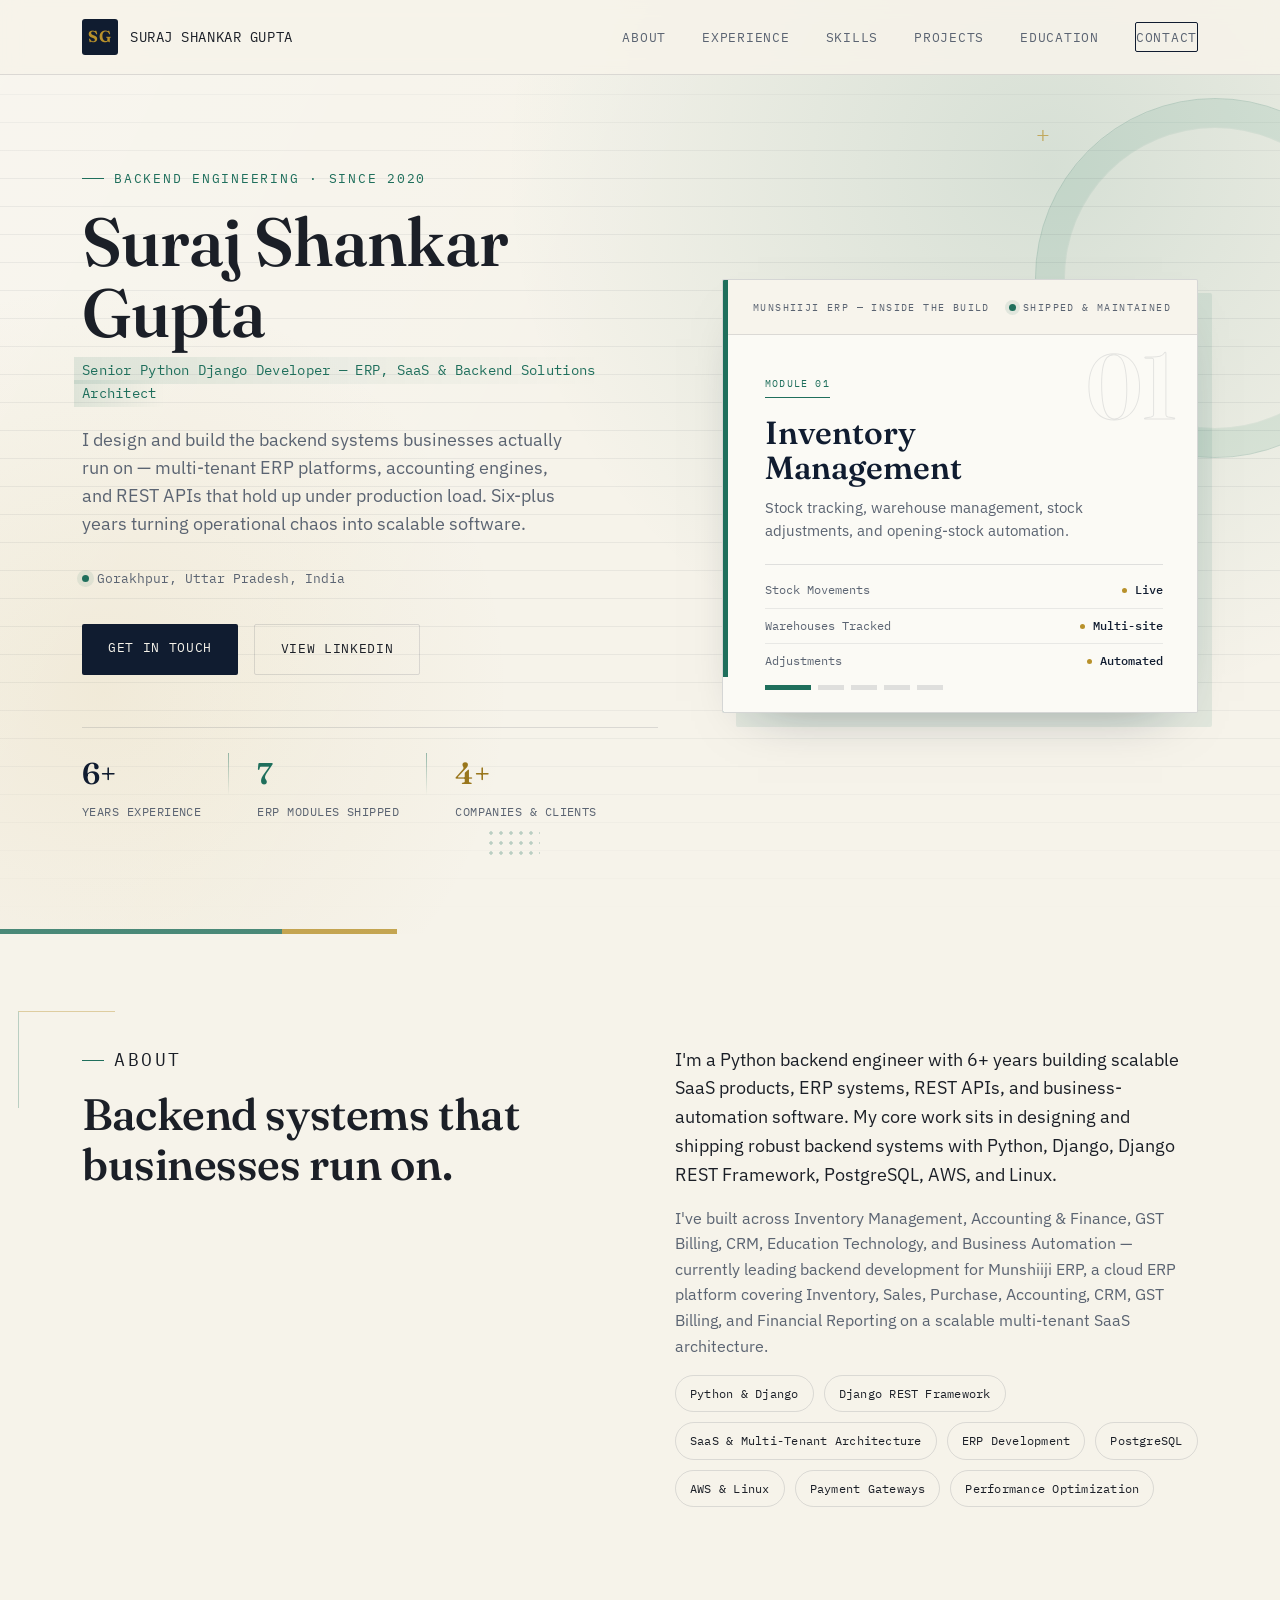
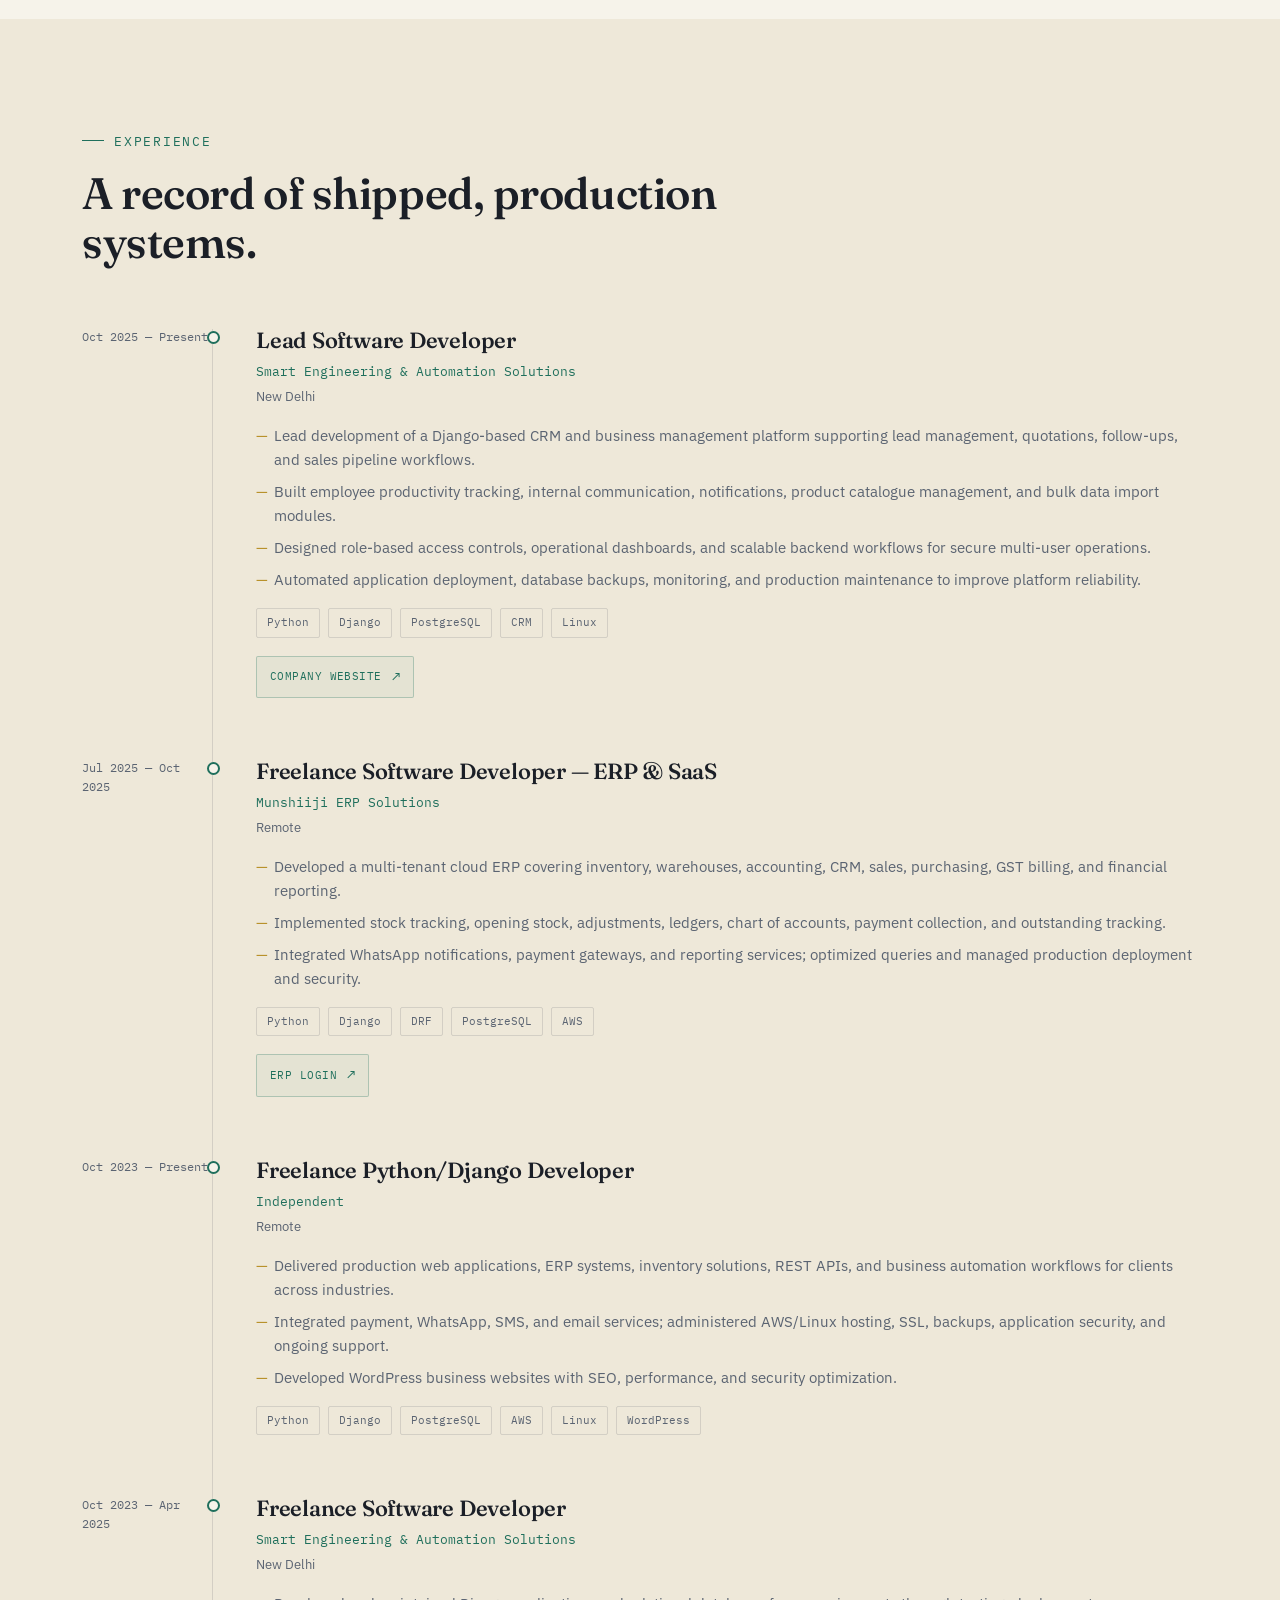
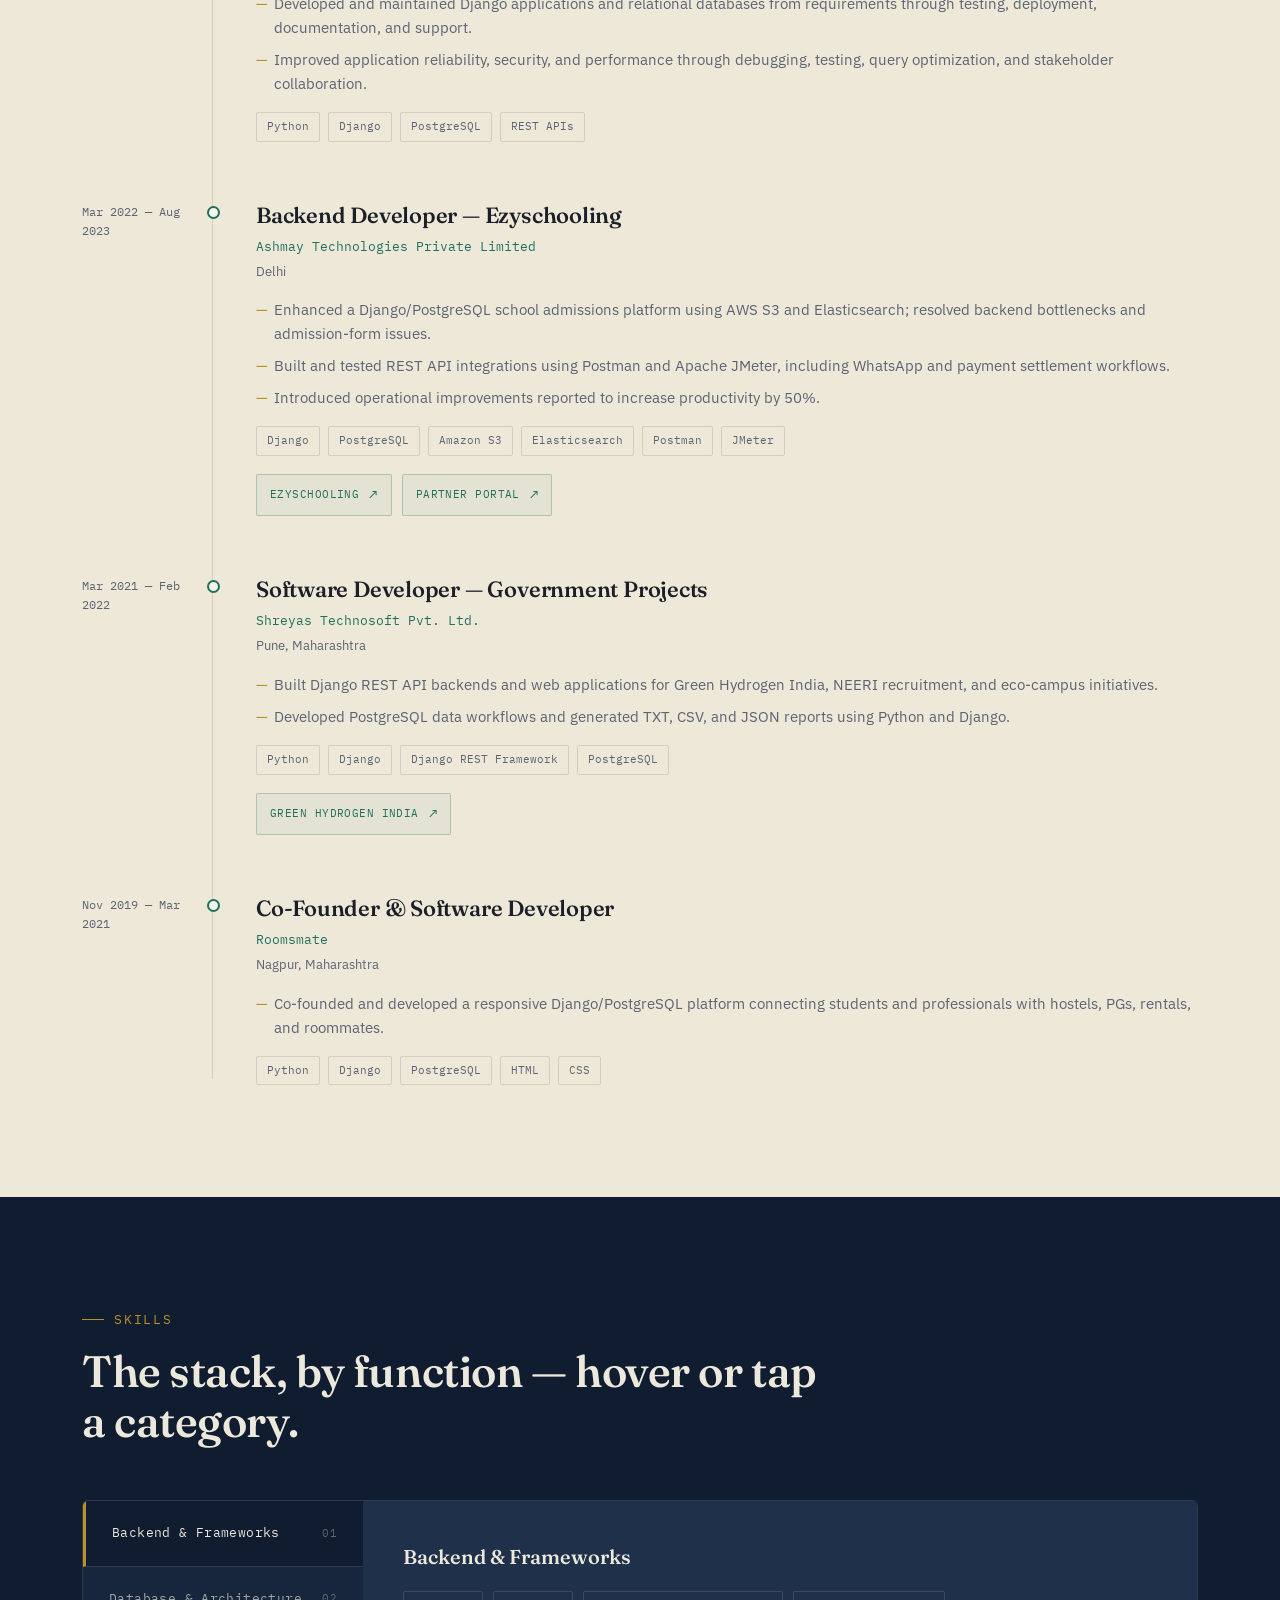
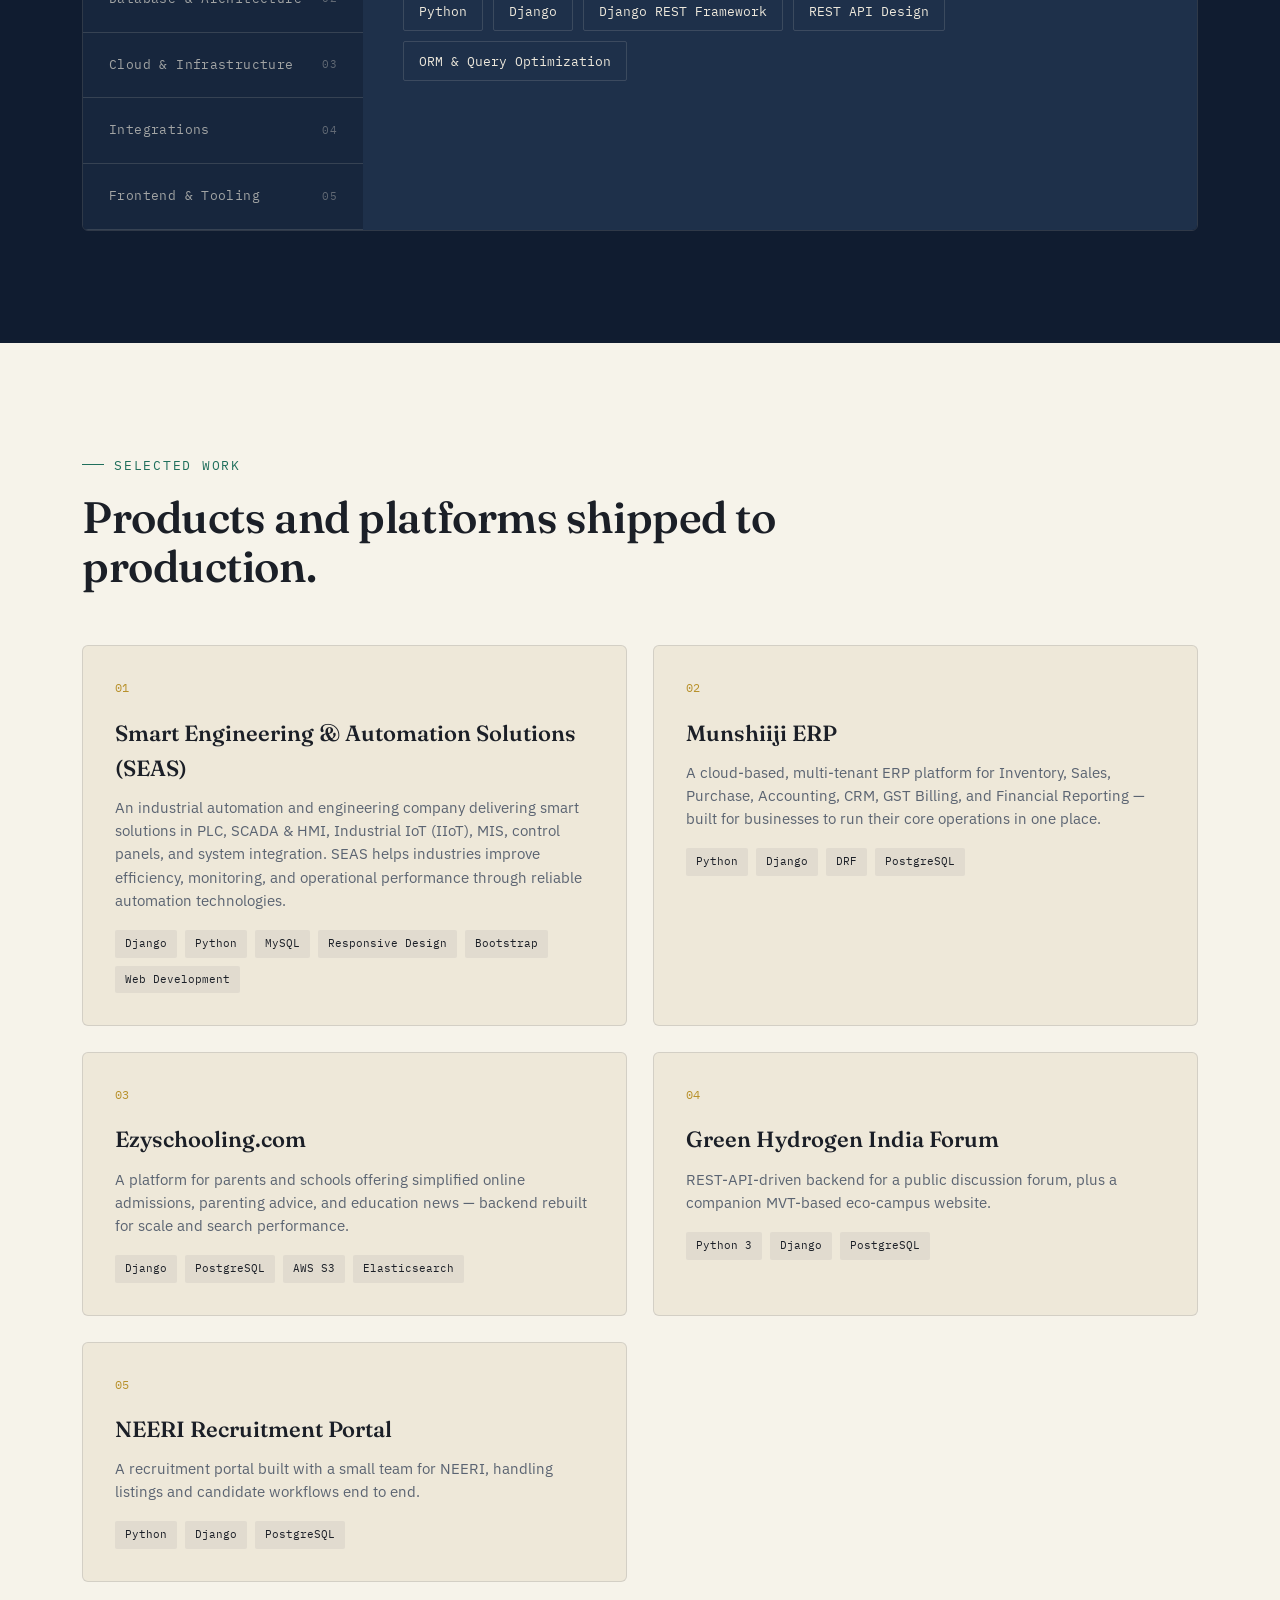
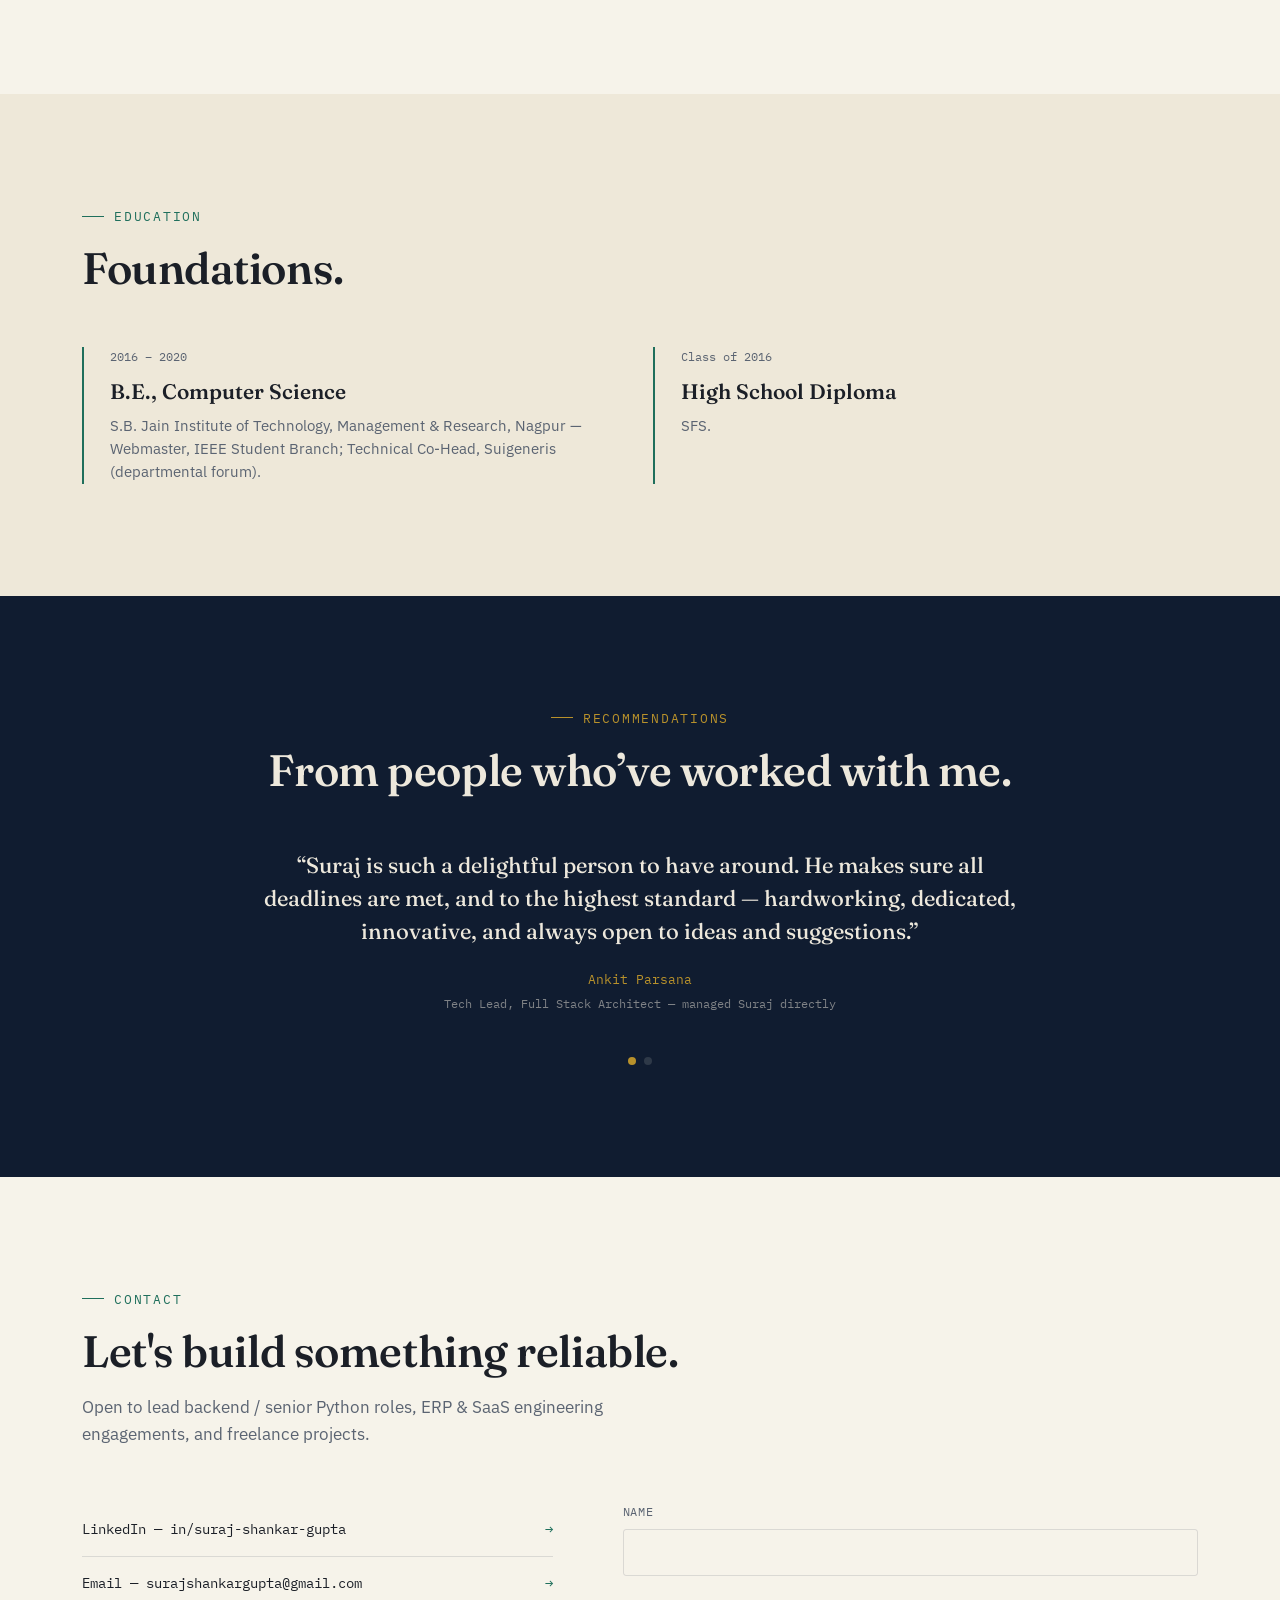
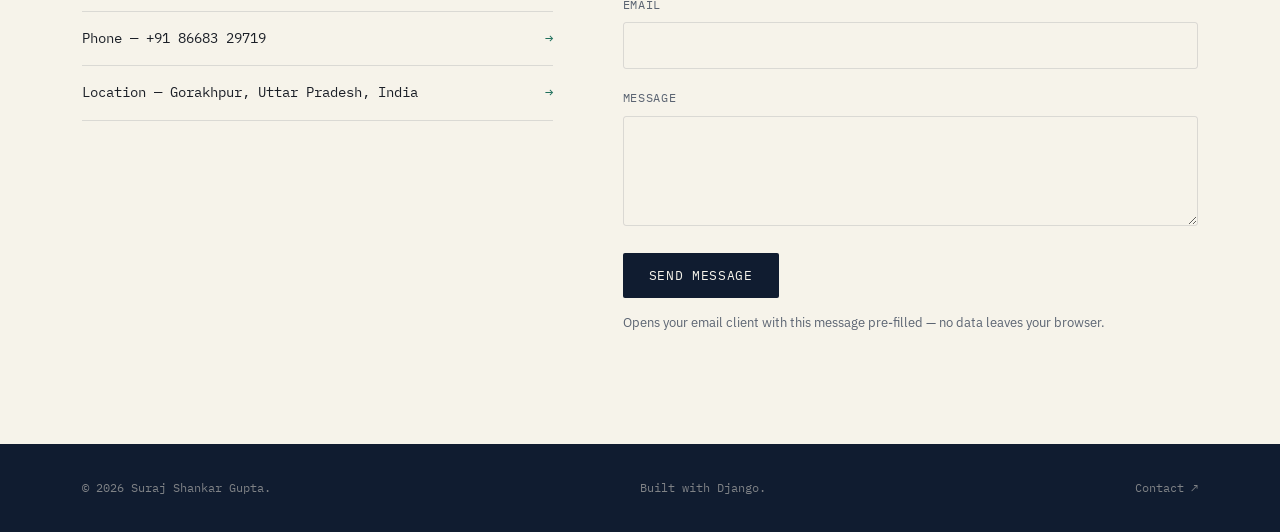
==== index.html @ 75d61465 "Publish static GitHub Pages export" ====
<!DOCTYPE html>
<html lang="en">
<head>
<meta charset="UTF-8">
<meta name="viewport" content="width=device-width, initial-scale=1.0">
<title>Suraj Shankar Gupta — Senior Python Django Developer</title>
<meta name="description" content="Suraj Shankar Gupta — Senior Python Django Developer specializing in ERP, SaaS and backend systems architecture.">


<link rel="preconnect" href="https://fonts.googleapis.com">
<link rel="preconnect" href="https://fonts.gstatic.com" crossorigin>
<link href="https://fonts.googleapis.com/css2?family=Fraunces:wght@300;450;560;650&amp;family=IBM+Plex+Sans:wght@400;500;600&amp;family=IBM+Plex+Mono:wght@400;500&amp;display=swap" rel="stylesheet">

<style>
/* ===== Values below are 100% controlled from Django Admin > Site Settings ===== */
:root{
  --ink: #101C30;
  --ink-2: #17263D;
  --ink-3: #1E304A;
  --paper: #F6F3EA;
  --paper-2: #EEE8D9;
  --emerald: #1F6F5C;
  --emerald-l: #2C8B73;
  --gold: #B8912B;
  --charcoal: #1B1F27;
  --slate: #5B6472;
  --cream: #EDE8DC;
  --line-light: rgba(16,28,48,0.12);
  --line-dark: rgba(237,232,220,0.14);
  --display: 'Fraunces', serif;
  --body: 'IBM Plex Sans', sans-serif;
  --mono: 'IBM Plex Mono', monospace;
  --maxw: 1180px;
  --section-pad: 112px;
  --base-fs: 16px;
}
</style>
<link rel="stylesheet" href="static/portfolio/css/style.css?v=20260828-3">

</head>
<body data-animation-mode="full">
<div class="scroll-progress" id="scrollProgress" aria-hidden="true"></div>


<header class="site">
  <div class="nav-inner">
    <a href="#top" class="brand"><span class="mark">SG</span> SURAJ SHANKAR GUPTA</a>
    <nav class="nav-links">
      
        <a href="#about">About</a>
      
        <a href="#experience">Experience</a>
      
        <a href="#skills">Skills</a>
      
        <a href="#projects">Projects</a>
      
        <a href="#education">Education</a>
      
        <a href="#contact" class="nav-cta">Contact</a>
      
    </nav>
    <button class="nav-toggle" id="navToggle" aria-label="Toggle menu" aria-expanded="false"><span></span><span></span><span></span></button>
  </div>
</header>

<main id="top">

  <!-- HERO -->
  <section class="hero">
    <div class="hero-ornament" aria-hidden="true">
      <span class="ornament-ring"></span>
      <span class="ornament-cross">+</span>
      <span class="ornament-dots"></span>
    </div>
    <div class="wrap hero-grid">
      <div class="hero-copy">
        <p class="eyebrow">Backend Engineering · Since 2020</p>
        <h1 class="hero-name">Suraj Shankar Gupta</h1>
        <p class="hero-role"><span>Senior Python Django Developer — ERP, SaaS &amp; Backend Solutions Architect</span></p>
        <p class="hero-desc">I design and build the backend systems businesses actually run on — multi-tenant ERP platforms, accounting engines, and REST APIs that hold up under production load. Six-plus years turning operational chaos into scalable software.</p>
        <p class="hero-loc"><span class="dot"></span>Gorakhpur, Uttar Pradesh, India</p>
        <div class="btn-row">
          <a href="#contact" class="btn btn-primary">Get in touch</a>
          <a href="https://www.linkedin.com/in/suraj-shankar-gupta/" class="btn btn-ghost" target="_blank" rel="noopener noreferrer">View LinkedIn</a>
        </div>
        <div class="stat-row">
          
          <div class="stat"><b data-count="6+">6+</b><span>Years Experience</span></div>
          
          <div class="stat"><b data-count="7">7</b><span>ERP Modules Shipped</span></div>
          
          <div class="stat"><b data-count="4+">4+</b><span>Companies &amp; Clients</span></div>
          
        </div>
      </div>

      
      <div class="ledger reveal">
        <div class="ledger-head">
          <span>Munshiiji ERP — Inside the build</span>
          <span class="live"><i></i>Shipped &amp; maintained</span>
        </div>
        <div class="ledger-viewport" id="ledgerViewport">
          
          <div class="ledger-card active" data-index="01">
            <span class="tag">Module 01</span>
            <h4>Inventory Management</h4>
            <p>Stock tracking, warehouse management, stock adjustments, and opening-stock automation.</p>
            <div class="ledger-lines">
              
              <div class="ledger-line"><span>Stock Movements</span><b>Live</b></div>
              
              <div class="ledger-line"><span>Warehouses Tracked</span><b>Multi-site</b></div>
              
              <div class="ledger-line"><span>Adjustments</span><b>Automated</b></div>
              
            </div>
          </div>
          
          <div class="ledger-card" data-index="02">
            <span class="tag">Module 02</span>
            <h4>Accounting &amp; Ledger</h4>
            <p>Ledger management, chart of accounts, payment collection, and outstanding tracking.</p>
            <div class="ledger-lines">
              
              <div class="ledger-line"><span>Chart of Accounts</span><b>Configured</b></div>
              
              <div class="ledger-line"><span>Payment Collection</span><b>Enabled</b></div>
              
              <div class="ledger-line"><span>Outstanding Tracking</span><b>Active</b></div>
              
            </div>
          </div>
          
          <div class="ledger-card" data-index="03">
            <span class="tag">Module 03</span>
            <h4>CRM</h4>
            <p>Customer relationships, sales pipeline, and follow-ups tied directly into billing.</p>
            <div class="ledger-lines">
              
              <div class="ledger-line"><span>Pipeline Sync</span><b>Real-time</b></div>
              
              <div class="ledger-line"><span>Client Records</span><b>Centralized</b></div>
              
              <div class="ledger-line"><span>Notifications</span><b>WhatsApp</b></div>
              
            </div>
          </div>
          
          <div class="ledger-card" data-index="04">
            <span class="tag">Module 04</span>
            <h4>GST Billing</h4>
            <p>Compliant invoicing and GST billing workflows built for Indian business regulations.</p>
            <div class="ledger-lines">
              
              <div class="ledger-line"><span>Tax Compliance</span><b>GST-ready</b></div>
              
              <div class="ledger-line"><span>Invoicing</span><b>Automated</b></div>
              
              <div class="ledger-line"><span>Reports</span><b>Exportable</b></div>
              
            </div>
          </div>
          
          <div class="ledger-card" data-index="05">
            <span class="tag">Module 05</span>
            <h4>Financial Reporting</h4>
            <p>Consolidated financial reports across inventory, sales, purchase, and accounting data.</p>
            <div class="ledger-lines">
              
              <div class="ledger-line"><span>Report Types</span><b>12+</b></div>
              
              <div class="ledger-line"><span>Refresh</span><b>Scheduled</b></div>
              
              <div class="ledger-line"><span>Access Control</span><b>Role-based</b></div>
              
            </div>
          </div>
          
        </div>
        <div class="ledger-dots" id="ledgerDots">
          
          <button type="button" aria-label="Show Inventory Management" class="active"></button>
          
          <button type="button" aria-label="Show Accounting &amp; Ledger"></button>
          
          <button type="button" aria-label="Show CRM"></button>
          
          <button type="button" aria-label="Show GST Billing"></button>
          
          <button type="button" aria-label="Show Financial Reporting"></button>
          
        </div>
      </div>
      
    </div>
  </section>

  <!-- ABOUT -->
  <section class="section" id="about">
    <div class="wrap about-grid">
      <div class="reveal">
        <p class="eyebrow">About</p>
        <h2 class="h-tag">Backend systems that businesses run on.</h2>
      </div>
      <div class="reveal">
        <p>I&#x27;m a Python backend engineer with 6+ years building scalable SaaS products, ERP systems, REST APIs, and business-automation software. My core work sits in designing and shipping robust backend systems with Python, Django, Django REST Framework, PostgreSQL, AWS, and Linux.</p>
        <p>I&#x27;ve built across Inventory Management, Accounting &amp; Finance, GST Billing, CRM, Education Technology, and Business Automation — currently leading backend development for Munshiiji ERP, a cloud ERP platform covering Inventory, Sales, Purchase, Accounting, CRM, GST Billing, and Financial Reporting on a scalable multi-tenant SaaS architecture.</p>
        
        <div class="chip-cloud">
          
          <span class="chip">Python &amp; Django</span>
          
          <span class="chip">Django REST Framework</span>
          
          <span class="chip">SaaS &amp; Multi-Tenant Architecture</span>
          
          <span class="chip">ERP Development</span>
          
          <span class="chip">PostgreSQL</span>
          
          <span class="chip">AWS &amp; Linux</span>
          
          <span class="chip">Payment Gateways</span>
          
          <span class="chip">Performance Optimization</span>
          
        </div>
        
      </div>
    </div>
  </section>

  <!-- EXPERIENCE -->
  
  <section class="section" id="experience" style="background:var(--paper-2);">
    <div class="wrap">
      <div class="reveal">
        <p class="eyebrow">Experience</p>
        <h2 class="h-tag">A record of shipped, production systems.</h2>
      </div>

      <div class="timeline">
        
        <div class="tl-item reveal">
          <div class="tl-date">Oct 2025 — Present</div>
          <div class="tl-body">
            <h3 class="tl-role">Lead Software Developer</h3>
            <p class="tl-org">Smart Engineering &amp; Automation Solutions</p>
            <p class="tl-meta">New Delhi</p>
            
            <ul class="tl-list">
              
              <li>Lead development of a Django-based CRM and business management platform supporting lead management, quotations, follow-ups, and sales pipeline workflows.</li>
              
              <li>Built employee productivity tracking, internal communication, notifications, product catalogue management, and bulk data import modules.</li>
              
              <li>Designed role-based access controls, operational dashboards, and scalable backend workflows for secure multi-user operations.</li>
              
              <li>Automated application deployment, database backups, monitoring, and production maintenance to improve platform reliability.</li>
              
            </ul>
            
            
            <div class="tl-stack">
              <span>Python</span><span>Django</span><span>PostgreSQL</span><span>CRM</span><span>Linux</span>
            </div>
            
            
            <div class="tl-links" aria-label="Live sites for Smart Engineering &amp; Automation Solutions">
              
              <a href="https://seas-india.com/" target="_blank" rel="noopener noreferrer">
                <span>Company website</span><i aria-hidden="true">↗</i>
              </a>
              
            </div>
            
          </div>
        </div>
        
        <div class="tl-item reveal">
          <div class="tl-date">Jul 2025 — Oct 2025</div>
          <div class="tl-body">
            <h3 class="tl-role">Freelance Software Developer — ERP &amp; SaaS</h3>
            <p class="tl-org">Munshiiji ERP Solutions</p>
            <p class="tl-meta">Remote</p>
            
            <ul class="tl-list">
              
              <li>Developed a multi-tenant cloud ERP covering inventory, warehouses, accounting, CRM, sales, purchasing, GST billing, and financial reporting.</li>
              
              <li>Implemented stock tracking, opening stock, adjustments, ledgers, chart of accounts, payment collection, and outstanding tracking.</li>
              
              <li>Integrated WhatsApp notifications, payment gateways, and reporting services; optimized queries and managed production deployment and security.</li>
              
            </ul>
            
            
            <div class="tl-stack">
              <span>Python</span><span>Django</span><span>DRF</span><span>PostgreSQL</span><span>AWS</span>
            </div>
            
            
            <div class="tl-links" aria-label="Live sites for Munshiiji ERP Solutions">
              
              <a href="https://munshiiji.shreeshankarelectronics.com/" target="_blank" rel="noopener noreferrer">
                <span>ERP login</span><i aria-hidden="true">↗</i>
              </a>
              
            </div>
            
          </div>
        </div>
        
        <div class="tl-item reveal">
          <div class="tl-date">Oct 2023 — Present</div>
          <div class="tl-body">
            <h3 class="tl-role">Freelance Python/Django Developer</h3>
            <p class="tl-org">Independent</p>
            <p class="tl-meta">Remote</p>
            
            <ul class="tl-list">
              
              <li>Delivered production web applications, ERP systems, inventory solutions, REST APIs, and business automation workflows for clients across industries.</li>
              
              <li>Integrated payment, WhatsApp, SMS, and email services; administered AWS/Linux hosting, SSL, backups, application security, and ongoing support.</li>
              
              <li>Developed WordPress business websites with SEO, performance, and security optimization.</li>
              
            </ul>
            
            
            <div class="tl-stack">
              <span>Python</span><span>Django</span><span>PostgreSQL</span><span>AWS</span><span>Linux</span><span>WordPress</span>
            </div>
            
            
          </div>
        </div>
        
        <div class="tl-item reveal">
          <div class="tl-date">Oct 2023 — Apr 2025</div>
          <div class="tl-body">
            <h3 class="tl-role">Freelance Software Developer</h3>
            <p class="tl-org">Smart Engineering &amp; Automation Solutions</p>
            <p class="tl-meta">New Delhi</p>
            
            <ul class="tl-list">
              
              <li>Developed and maintained Django applications and relational databases from requirements through testing, deployment, documentation, and support.</li>
              
              <li>Improved application reliability, security, and performance through debugging, testing, query optimization, and stakeholder collaboration.</li>
              
            </ul>
            
            
            <div class="tl-stack">
              <span>Python</span><span>Django</span><span>PostgreSQL</span><span>REST APIs</span>
            </div>
            
            
          </div>
        </div>
        
        <div class="tl-item reveal">
          <div class="tl-date">Mar 2022 — Aug 2023</div>
          <div class="tl-body">
            <h3 class="tl-role">Backend Developer — Ezyschooling</h3>
            <p class="tl-org">Ashmay Technologies Private Limited</p>
            <p class="tl-meta">Delhi</p>
            
            <ul class="tl-list">
              
              <li>Enhanced a Django/PostgreSQL school admissions platform using AWS S3 and Elasticsearch; resolved backend bottlenecks and admission-form issues.</li>
              
              <li>Built and tested REST API integrations using Postman and Apache JMeter, including WhatsApp and payment settlement workflows.</li>
              
              <li>Introduced operational improvements reported to increase productivity by 50%.</li>
              
            </ul>
            
            
            <div class="tl-stack">
              <span>Django</span><span>PostgreSQL</span><span>Amazon S3</span><span>Elasticsearch</span><span>Postman</span><span>JMeter</span>
            </div>
            
            
            <div class="tl-links" aria-label="Live sites for Ashmay Technologies Private Limited">
              
              <a href="https://ezyschooling.com/" target="_blank" rel="noopener noreferrer">
                <span>Ezyschooling</span><i aria-hidden="true">↗</i>
              </a>
              
              <a href="https://inside.ezyschooling.com/login" target="_blank" rel="noopener noreferrer">
                <span>Partner portal</span><i aria-hidden="true">↗</i>
              </a>
              
            </div>
            
          </div>
        </div>
        
        <div class="tl-item reveal">
          <div class="tl-date">Mar 2021 — Feb 2022</div>
          <div class="tl-body">
            <h3 class="tl-role">Software Developer — Government Projects</h3>
            <p class="tl-org">Shreyas Technosoft Pvt. Ltd.</p>
            <p class="tl-meta">Pune, Maharashtra</p>
            
            <ul class="tl-list">
              
              <li>Built Django REST API backends and web applications for Green Hydrogen India, NEERI recruitment, and eco-campus initiatives.</li>
              
              <li>Developed PostgreSQL data workflows and generated TXT, CSV, and JSON reports using Python and Django.</li>
              
            </ul>
            
            
            <div class="tl-stack">
              <span>Python</span><span>Django</span><span>Django REST Framework</span><span>PostgreSQL</span>
            </div>
            
            
            <div class="tl-links" aria-label="Live sites for Shreyas Technosoft Pvt. Ltd.">
              
              <a href="https://greenhydrogen-india.com/" target="_blank" rel="noopener noreferrer">
                <span>Green Hydrogen India</span><i aria-hidden="true">↗</i>
              </a>
              
            </div>
            
          </div>
        </div>
        
        <div class="tl-item reveal">
          <div class="tl-date">Nov 2019 — Mar 2021</div>
          <div class="tl-body">
            <h3 class="tl-role">Co-Founder &amp; Software Developer</h3>
            <p class="tl-org">Roomsmate</p>
            <p class="tl-meta">Nagpur, Maharashtra</p>
            
            <ul class="tl-list">
              
              <li>Co-founded and developed a responsive Django/PostgreSQL platform connecting students and professionals with hostels, PGs, rentals, and roommates.</li>
              
            </ul>
            
            
            <div class="tl-stack">
              <span>Python</span><span>Django</span><span>PostgreSQL</span><span>HTML</span><span>CSS</span>
            </div>
            
            
          </div>
        </div>
        
      </div>
    </div>
  </section>
  

  <!-- SKILLS -->
  
  <section class="section section-dark" id="skills">
    <div class="wrap">
      <div class="reveal">
        <p class="eyebrow">Skills</p>
        <h2 class="h-tag">The stack, by function — hover or tap a category.</h2>
      </div>

      <div class="skills-panel reveal">
        <div class="skill-tabs" id="skillTabs">
          
          <div class="skill-tab active" data-pane="backend">Backend &amp; Frameworks <span class="n">01</span></div>
          
          <div class="skill-tab" data-pane="data">Database &amp; Architecture <span class="n">02</span></div>
          
          <div class="skill-tab" data-pane="cloud">Cloud &amp; Infrastructure <span class="n">03</span></div>
          
          <div class="skill-tab" data-pane="integrations">Integrations <span class="n">04</span></div>
          
          <div class="skill-tab" data-pane="tools">Frontend &amp; Tooling <span class="n">05</span></div>
          
        </div>
        <div class="skill-panes">
          
          <div class="skill-pane active" id="pane-backend">
            <h4>Backend &amp; Frameworks</h4>
            <div class="skill-grid">
              <span>Python</span><span>Django</span><span>Django REST Framework</span><span>REST API Design</span><span>ORM &amp; Query Optimization</span>
            </div>
          </div>
          
          <div class="skill-pane" id="pane-data">
            <h4>Database &amp; Architecture</h4>
            <div class="skill-grid">
              <span>PostgreSQL</span><span>SaaS &amp; Multi-Tenant Architecture</span><span>Database Design &amp; Optimization</span><span>Role-Based Access Control</span>
            </div>
          </div>
          
          <div class="skill-pane" id="pane-cloud">
            <h4>Cloud &amp; Infrastructure</h4>
            <div class="skill-grid">
              <span>AWS</span><span>Amazon S3</span><span>Linux Server Administration</span><span>SSL Configuration</span><span>Elasticsearch</span><span>Production Deployment &amp; Monitoring</span>
            </div>
          </div>
          
          <div class="skill-pane" id="pane-integrations">
            <h4>Integrations</h4>
            <div class="skill-grid">
              <span>Payment Gateways</span><span>WhatsApp API</span><span>SMS Gateways</span><span>Email Services</span><span>Third-Party API Integration</span>
            </div>
          </div>
          
          <div class="skill-pane" id="pane-tools">
            <h4>Frontend &amp; Tooling</h4>
            <div class="skill-grid">
              <span>HTML / CSS / JavaScript</span><span>jQuery</span><span>Bootstrap</span><span>WordPress</span><span>Git / GitHub</span><span>Postman</span><span>Apache JMeter</span>
            </div>
          </div>
          
        </div>
      </div>
    </div>
  </section>
  

  <!-- PROJECTS -->
  
  <section class="section" id="projects">
    <div class="wrap">
      <div class="reveal">
        <p class="eyebrow">Selected Work</p>
        <h2 class="h-tag">Products and platforms shipped to production.</h2>
      </div>
      <div class="proj-grid">
        
        <div class="proj-card reveal">
          <span class="proj-num">01</span>
          
          <a href="https://seas-india.com/" target="_blank" rel="noopener"><h4>Smart Engineering &amp; Automation Solutions (SEAS)</h4></a>
          <p>An industrial automation and engineering company delivering smart solutions in PLC, SCADA &amp; HMI, Industrial IoT (IIoT), MIS, control panels, and system integration. SEAS helps industries improve efficiency, monitoring, and operational performance through reliable automation technologies.</p>
          
          <div class="proj-stack">
            <span>Django</span><span>Python</span><span>MySQL</span><span>Responsive Design</span><span>Bootstrap</span><span>Web Development</span>
          </div>
          
        </div>
        
        <div class="proj-card reveal">
          <span class="proj-num">02</span>
          
          <h4>Munshiiji ERP</h4>
          <p>A cloud-based, multi-tenant ERP platform for Inventory, Sales, Purchase, Accounting, CRM, GST Billing, and Financial Reporting — built for businesses to run their core operations in one place.</p>
          
          <div class="proj-stack">
            <span>Python</span><span>Django</span><span>DRF</span><span>PostgreSQL</span>
          </div>
          
        </div>
        
        <div class="proj-card reveal">
          <span class="proj-num">03</span>
          
          <h4>Ezyschooling.com</h4>
          <p>A platform for parents and schools offering simplified online admissions, parenting advice, and education news — backend rebuilt for scale and search performance.</p>
          
          <div class="proj-stack">
            <span>Django</span><span>PostgreSQL</span><span>AWS S3</span><span>Elasticsearch</span>
          </div>
          
        </div>
        
        <div class="proj-card reveal">
          <span class="proj-num">04</span>
          
          <h4>Green Hydrogen India Forum</h4>
          <p>REST-API-driven backend for a public discussion forum, plus a companion MVT-based eco-campus website.</p>
          
          <div class="proj-stack">
            <span>Python 3</span><span>Django</span><span>PostgreSQL</span>
          </div>
          
        </div>
        
        <div class="proj-card reveal">
          <span class="proj-num">05</span>
          
          <h4>NEERI Recruitment Portal</h4>
          <p>A recruitment portal built with a small team for NEERI, handling listings and candidate workflows end to end.</p>
          
          <div class="proj-stack">
            <span>Python</span><span>Django</span><span>PostgreSQL</span>
          </div>
          
        </div>
        
      </div>
    </div>
  </section>
  

  <!-- EDUCATION -->
  
  <section class="section" id="education" style="background:var(--paper-2);">
    <div class="wrap">
      <div class="reveal">
        <p class="eyebrow">Education</p>
        <h2 class="h-tag">Foundations.</h2>
      </div>
      <div class="edu-grid">
        
        <div class="edu-card reveal">
          <p class="yr">2016 – 2020</p>
          <h4>B.E., Computer Science</h4>
          <p>S.B. Jain Institute of Technology, Management &amp; Research, Nagpur — Webmaster, IEEE Student Branch; Technical Co-Head, Suigeneris (departmental forum).</p>
        </div>
        
        <div class="edu-card reveal">
          <p class="yr">Class of 2016</p>
          <h4>High School Diploma</h4>
          <p>SFS.</p>
        </div>
        
      </div>
    </div>
  </section>
  

  <!-- TESTIMONIALS -->
  
  <section class="section section-dark">
    <div class="wrap">
      <div class="reveal" style="text-align:center;">
        <p class="eyebrow" style="justify-content:center;">Recommendations</p>
        <h2 class="h-tag" style="margin:0 auto;">From people who’ve worked with me.</h2>
      </div>
      <div class="testi-wrap reveal">
        <div class="testi-viewport" id="testiViewport">
          
          <div class="testi-card active">
            <q>Suraj is such a delightful person to have around. He makes sure all deadlines are met, and to the highest standard — hardworking, dedicated, innovative, and always open to ideas and suggestions.</q>
            <div class="testi-name">Ankit Parsana</div>
            <div class="testi-role">Tech Lead, Full Stack Architect — managed Suraj directly</div>
          </div>
          
          <div class="testi-card">
            <q>Suraj was a fantastic co-worker — thorough in everything he does, very dedicated and capable, and always there to help whenever needed.</q>
            <div class="testi-name">Amruta Jagtap</div>
            <div class="testi-role">Mobile Application Developer</div>
          </div>
          
        </div>
        <div class="testi-dots" id="testiDots">
          
          <button  class="active"></button>
          
          <button ></button>
          
        </div>
      </div>
    </div>
  </section>
  

  <!-- CONTACT -->
  <section class="section" id="contact">
    <div class="wrap">
      <div class="reveal">
        <p class="eyebrow">Contact</p>
        <h2 class="h-tag">Let&#x27;s build something reliable.</h2>
        <p class="lede">Open to lead backend / senior Python roles, ERP &amp; SaaS engineering engagements, and freelance projects.</p>
      </div>

      <div class="contact-grid">
        <div class="contact-info reveal">
          
          <a class="item" href="https://www.linkedin.com/in/suraj-shankar-gupta/" target="_blank" rel="noopener">
            <span>LinkedIn — in/suraj-shankar-gupta</span><span class="arrow" aria-hidden="true">→</span>
          </a>
          
          <a class="item" href="mailto:surajshankargupta@gmail.com" >
            <span>Email — surajshankargupta@gmail.com</span><span class="arrow" aria-hidden="true">→</span>
          </a>
          
          <a class="item" href="tel:+918668329719" >
            <span>Phone — +91 86683 29719</span><span class="arrow" aria-hidden="true">→</span>
          </a>
          
          <a class="item" href="#" >
            <span>Location — Gorakhpur, Uttar Pradesh, India</span><span class="arrow" aria-hidden="true">→</span>
          </a>
          
        </div>

        <form class="reveal" id="contactForm" data-mailto="surajshankargupta@gmail.com">
          <div class="form-field">
            <label for="cname">Name</label>
            <input type="text" id="cname" name="name" required>
          </div>
          <div class="form-field">
            <label for="cemail">Email</label>
            <input type="email" id="cemail" name="email" required>
          </div>
          <div class="form-field">
            <label for="cmsg">Message</label>
            <textarea id="cmsg" name="message" required></textarea>
          </div>
          <button type="submit" class="btn btn-primary">Send message</button>
          <p class="form-note">Opens your email client with this message pre-filled — no data leaves your browser.</p>
        </form>
      </div>
    </div>
  </section>
</main>

<footer>
  <div class="wrap foot-inner">
    <span>© 2026 Suraj Shankar Gupta.</span>
    <span>Built with Django.</span>
    <a href="#contact">Contact ↗</a>
  </div>
</footer>


<button class="scroll-top" id="scrollTop" type="button" aria-label="Back to top">
  <span aria-hidden="true">↑</span>
</button>
<script src="static/portfolio/js/main.js?v=20260828-1"></script>

</body>
</html>
---- static/portfolio/css/style.css ----
/* ============ BASE ============ */
*{box-sizing:border-box; margin:0; padding:0;}
html{scroll-behavior:smooth; font-size:var(--base-fs, 16px);}
@media (prefers-reduced-motion: reduce){
  html:not(:has(body[data-animation-mode="full"])){scroll-behavior:auto;}
  body:not([data-animation-mode="full"]) *{animation-duration:0.001ms !important; animation-iteration-count:1 !important; transition-duration:0.001ms !important;}
}
body{
  font-family:var(--body);
  background:var(--paper);
  color:var(--charcoal);
  line-height:1.6;
  -webkit-font-smoothing:antialiased;
}
img{max-width:100%; display:block;}
a{color:inherit; text-decoration:none;}
ul{list-style:none;}
button{font-family:inherit; cursor:pointer; border:none; background:none;}
.wrap{max-width:var(--maxw); margin:0 auto; padding:0 32px;}
.eyebrow{
  font-family:var(--mono);
  font-size:12.5px;
  letter-spacing:.14em;
  text-transform:uppercase;
  color:var(--emerald);
  display:flex; align-items:center; gap:10px;
  margin-bottom:18px;
}
.eyebrow::before{
  content:"";
  width:22px; height:1px; background:var(--emerald);
  display:inline-block;
}
h1,h2,h3{font-family:var(--display); font-weight:560; letter-spacing:-.01em;}
.section{padding:var(--section-pad) 0;}
.section-dark{background:var(--ink); color:var(--cream);}
.section-dark .eyebrow{color:var(--gold);}
.section-dark .eyebrow::before{background:var(--gold);}
.h-tag{
  font-size:clamp(30px,4vw,44px);
  line-height:1.12;
  max-width:760px;
}
.lede{
  font-size:17px;
  color:var(--slate);
  max-width:560px;
  margin-top:18px;
}
.section-dark .lede{color:rgba(237,232,220,.7);}
.reveal{opacity:0; transform:translateY(28px); transition:opacity .8s ease, transform .8s ease;}
.reveal.in{opacity:1; transform:translateY(0);}

/* ============ NAV ============ */
header.site{
  position:fixed; top:0; left:0; right:0; z-index:100;
  background:rgba(246,243,234,0.88);
  backdrop-filter:blur(10px);
  border-bottom:1px solid var(--line-light);
  transition:background .3s ease;
}
.nav-inner{
  max-width:var(--maxw); margin:0 auto; padding:0 32px;
  display:flex; align-items:center; justify-content:space-between;
  height:74px;
}
.brand{
  display:flex; align-items:center; gap:12px;
  font-family:var(--mono); font-size:14px; letter-spacing:.04em;
}
.brand .mark{
  width:36px; height:36px; border-radius:3px;
  background:var(--ink);
  color:var(--gold);
  display:flex; align-items:center; justify-content:center;
  font-family:var(--display); font-weight:650; font-size:16px;
}
.nav-links{display:flex; gap:36px; align-items:center;}
.nav-links a{
  font-family:var(--mono); font-size:12.5px; letter-spacing:.06em; text-transform:uppercase;
  color:var(--slate); position:relative; padding:4px 0;
}
.nav-links a::after{
  content:""; position:absolute; left:0; bottom:0; width:0; height:1px; background:var(--emerald);
  transition:width .25s ease;
}
.nav-links a:hover{color:var(--charcoal);}
.nav-links a:hover::after{width:100%;}
.nav-cta{
  font-family:var(--mono); font-size:12px; letter-spacing:.06em; text-transform:uppercase;
  border:1px solid var(--ink); padding:9px 18px; border-radius:2px;
  transition:background .25s ease, color .25s ease;
}
.nav-cta:hover{background:var(--ink); color:var(--paper);}
.nav-toggle{display:none; flex-direction:column; gap:5px; width:26px;}
.nav-toggle span{height:1.5px; background:var(--charcoal); width:100%;}

/* ============ HERO ============ */
.hero{
  padding:168px 0 110px;
  background:
    radial-gradient(circle at 82% 18%, rgba(31,111,92,0.15), transparent 42%),
    radial-gradient(circle at 8% 74%, rgba(184,145,43,.10), transparent 30%),
    linear-gradient(115deg, rgba(255,255,255,.22), transparent 48%),
    linear-gradient(180deg, var(--paper) 0%, var(--paper) 100%);
  position:relative;
  overflow:hidden;
}
.hero::before{
  content:"";
  position:absolute; inset:0;
  background-image: repeating-linear-gradient(0deg, transparent, transparent 27px, var(--line-light) 27px, var(--line-light) 28px);
  opacity:.5;
  pointer-events:none;
  mask-image: linear-gradient(180deg, transparent, black 20%, black 70%, transparent);
}
.hero::after{
  content:""; position:absolute; left:0; right:0; bottom:0; height:5px;
  background:linear-gradient(90deg,var(--emerald) 0 22%,var(--gold) 22% 31%,transparent 31% 100%);
  opacity:.8;
}
.hero-ornament{position:absolute; inset:0; pointer-events:none; overflow:hidden;}
.ornament-ring{
  position:absolute; width:360px; height:360px; right:-115px; top:98px;
  border:1px solid rgba(31,111,92,.2); border-radius:50%;
  box-shadow:inset 0 0 0 28px rgba(31,111,92,.025), inset 0 0 0 29px rgba(31,111,92,.08);
}
.ornament-cross{
  position:absolute; right:18%; top:116px; color:var(--gold);
  font-family:var(--mono); font-size:23px; font-weight:300; opacity:.7;
}
.ornament-dots{
  position:absolute; left:38%; bottom:76px; width:54px; height:30px; opacity:.28;
  background-image:radial-gradient(circle,var(--emerald) 1.5px,transparent 1.8px);
  background-size:10px 10px;
}
.hero-grid{
  display:grid; grid-template-columns:1.15fr .95fr; gap:64px; align-items:center;
  position:relative;
}
.hero-name{font-size:clamp(40px,5.6vw,68px); line-height:1.04; margin-bottom:6px;}
.hero-role{
  font-family:var(--mono); font-size:14px; color:var(--emerald);
  letter-spacing:.02em; margin:12px 0 22px;
}
.hero-role span{display:inline; padding:4px 8px 5px; margin-left:-8px; background:linear-gradient(90deg,rgba(31,111,92,.11),rgba(31,111,92,0)); box-decoration-break:clone; -webkit-box-decoration-break:clone;}
.hero-desc{font-size:17.5px; color:var(--slate); max-width:480px; margin-bottom:30px;}
.hero-loc{
  font-family:var(--mono); font-size:12.5px; color:var(--slate);
  display:flex; align-items:center; gap:8px; margin-bottom:36px;
}
.hero-loc .dot{width:7px; height:7px; border-radius:50%; background:var(--emerald); box-shadow:0 0 0 5px rgba(31,111,92,.09);}
.btn-row{display:flex; gap:16px; margin-bottom:52px; flex-wrap:wrap;}
.btn{
  font-family:var(--mono); font-size:13px; letter-spacing:.05em; text-transform:uppercase;
  padding:14px 26px; border-radius:2px; display:inline-block;
  transition:transform .2s ease, box-shadow .2s ease;
}
.btn-primary{background:var(--ink); color:var(--paper);}
.btn-primary:hover{transform:translateY(-2px); box-shadow:0 10px 24px rgba(16,28,48,.25);}
.btn-ghost{border:1px solid var(--line-light); color:var(--charcoal);}
.btn-ghost:hover{border-color:var(--ink); transform:translateY(-2px);}
.stat-row{display:flex; gap:0; flex-wrap:wrap; border-top:1px solid var(--line-light); padding-top:22px;}
.stat{position:relative; padding:0 28px; min-width:132px;}
.stat:first-child{padding-left:0;}
.stat:not(:last-child)::after{content:""; position:absolute; right:0; top:3px; width:1px; height:42px; background:linear-gradient(var(--emerald),transparent); opacity:.45;}
.stat b{
  font-family:var(--display); font-size:30px; display:block; color:var(--ink); font-weight:560;
}
.stat:nth-child(2) b{color:var(--emerald);}.stat:nth-child(3) b{color:#99761c;}
.stat span{font-family:var(--mono); font-size:11.5px; color:var(--slate); letter-spacing:.04em; text-transform:uppercase;}

/* ---- Ledger carousel (signature element) ---- */
.ledger{
  background:#fbfaf5;
  border:1px solid rgba(16,28,48,.16);
  border-radius:2px;
  padding:0;
  color:var(--ink);
  position:relative;
  box-shadow:14px 14px 0 rgba(31,111,92,.09), 0 24px 55px -36px rgba(16,28,48,.5);
  overflow:hidden;
}
.ledger::before{
  content:"";
  position:absolute; top:0; left:0; bottom:0; width:5px;
  background:var(--emerald);
}
.ledger-head{
  display:flex; justify-content:space-between; align-items:center;
  font-family:var(--mono); font-size:10px; letter-spacing:.14em; text-transform:uppercase;
  color:var(--slate);
  padding:20px 26px 18px 30px; border-bottom:1px solid var(--line-light);
  background:rgba(238,232,217,.34);
}
.ledger-head .live{display:flex; align-items:center; gap:7px;}
.ledger-head .live i{width:7px; height:7px; border-radius:50%; background:var(--emerald); display:inline-block; box-shadow:0 0 0 4px rgba(31,111,92,.1); animation:pulse 1.8s infinite;}
@keyframes pulse{0%,100%{opacity:1;} 50%{opacity:.3;}}
.ledger-viewport{position:relative; min-height:342px;}
.ledger-card{
  position:absolute; inset:0; padding:34px 34px 24px 42px;
  opacity:0; transform:translateY(10px);
  transition:opacity .45s ease, transform .45s ease;
  pointer-events:none;
}
.ledger-card.active{opacity:1; transform:translateX(0); pointer-events:auto;}
.ledger-card::before{
  content:attr(data-index);
  position:absolute; right:20px; top:5px;
  font-family:var(--display); font-size:92px; line-height:1; font-weight:560;
  color:transparent; -webkit-text-stroke:1px rgba(16,28,48,.1);
  pointer-events:none;
}
.ledger-card .tag{
  display:inline-block; font-family:var(--mono); font-size:10px; letter-spacing:.12em; text-transform:uppercase;
  color:var(--emerald); border-bottom:1px solid var(--emerald); padding:0 0 5px; margin-bottom:17px;
}
.ledger-card h4{font-family:var(--display); font-size:clamp(25px,2.5vw,32px); line-height:1.1; font-weight:560; margin-bottom:12px; max-width:75%;}
.ledger-card p{font-size:14.5px; color:var(--slate); line-height:1.55; margin-bottom:22px; max-width:380px;}
.ledger-lines{border-top:1px solid var(--line-light); padding-top:8px; max-width:100%;}
.ledger-line{
  display:flex; justify-content:space-between;
  font-family:var(--mono); font-size:11.5px; color:var(--slate);
  padding:8px 0; border-bottom:1px solid rgba(16,28,48,.08);
}
.ledger-line:last-child{border-bottom:none;}
.ledger-line b{color:var(--ink); font-weight:500;}
.ledger-line b::before{content:""; display:inline-block; width:5px; height:5px; border-radius:50%; background:var(--gold); margin:0 8px 1px 0;}
.ledger-dots{
  position:relative; z-index:2;
  display:flex; align-items:center; gap:7px; justify-content:flex-start;
  min-height:35px; padding:8px 34px 22px 42px;
  background:#fbfaf5;
}
.ledger-dots button{
  width:26px; height:5px; background:rgba(16,28,48,.12); border-radius:0; transition:background .3s ease, width .3s ease;
}
.ledger-dots button:hover{background:rgba(31,111,92,.38);}
.ledger-dots button.active{background:var(--emerald); width:46px;}

/* ============ ABOUT ============ */
.about-grid{display:grid; grid-template-columns:1fr 1fr; gap:70px; align-items:start; position:relative;}
.about-grid::before{content:""; position:absolute; left:-32px; top:-35px; width:96px; height:96px; border-left:1px solid rgba(31,111,92,.28); border-top:1px solid rgba(184,145,43,.38); pointer-events:none;}
.about-grid p{color:var(--slate); font-size:16px; margin-bottom:16px;}
.about-grid p:first-of-type{color:var(--charcoal); font-size:18px;}
.chip-cloud{display:flex; flex-wrap:wrap; gap:10px; margin-top:8px;}
.chip{
  font-family:var(--mono); font-size:12px; letter-spacing:.02em;
  border:1px solid var(--line-light); padding:8px 14px; border-radius:20px;
  color:var(--charcoal); transition:border-color .25s ease, background .25s ease;
}
.chip:hover{border-color:var(--emerald); background:rgba(31,111,92,.06);}

/* ============ EXPERIENCE ============ */
.timeline{position:relative; margin-top:56px;}
.timeline::before{
  content:""; position:absolute; left:130px; top:6px; bottom:6px; width:1px; background:var(--line-light);
}
.tl-item{
  display:grid; grid-template-columns:130px 1fr; gap:0; position:relative; padding-bottom:56px;
}
.tl-item:last-child{padding-bottom:0;}
.tl-date{font-family:var(--mono); font-size:12px; color:var(--slate); padding-top:4px;}
.tl-body{padding-left:44px; position:relative;}
.tl-body::before{
  content:""; position:absolute; left:-5px; top:8px; width:9px; height:9px; border-radius:50%;
  background:var(--paper); border:2px solid var(--emerald);
}
.tl-role{font-family:var(--display); font-size:22px; font-weight:560; margin-bottom:4px;}
.tl-org{font-family:var(--mono); font-size:13px; color:var(--emerald); margin-bottom:4px;}
.tl-meta{font-size:13px; color:var(--slate); margin-bottom:16px;}
.tl-list{color:var(--slate); font-size:15px;}
.tl-list li{position:relative; padding-left:18px; margin-bottom:8px;}
.tl-list li::before{content:"—"; position:absolute; left:0; color:var(--gold);}
.tl-stack{display:flex; flex-wrap:wrap; gap:8px; margin-top:16px;}
.tl-stack span{
  font-family:var(--mono); font-size:11px; color:var(--slate);
  border:1px solid var(--line-light); padding:5px 10px; border-radius:2px;
}
.tl-links{display:flex; flex-wrap:wrap; gap:10px; margin-top:18px;}
.tl-links a{
  display:inline-flex; align-items:center; gap:10px;
  padding:9px 13px; border:1px solid rgba(31,111,92,.28); border-radius:2px;
  background:rgba(31,111,92,.045); color:var(--emerald);
  font-family:var(--mono); font-size:11px; letter-spacing:.04em; text-transform:uppercase;
  transition:transform .25s ease, background .25s ease, color .25s ease, border-color .25s ease;
}
.tl-links a i{font-style:normal; font-size:14px; transition:transform .25s ease;}
.tl-links a:hover{transform:translateY(-2px); background:var(--emerald); color:var(--paper); border-color:var(--emerald);}
.tl-links a:hover i{transform:translate(2px,-2px);}

/* ============ SKILLS - hover tabs ============ */
.skills-panel{display:grid; grid-template-columns:280px 1fr; gap:0; margin-top:54px; border:1px solid var(--line-dark); border-radius:6px; overflow:hidden;}
.skill-tabs{background:var(--ink-2);}
.skill-tab{
  display:flex; align-items:center; justify-content:space-between;
  padding:22px 26px; font-family:var(--mono); font-size:13px; letter-spacing:.03em;
  color:rgba(237,232,220,.65); border-bottom:1px solid var(--line-dark);
  cursor:pointer; transition:background .25s ease, color .25s ease;
}
.skill-tab .n{color:rgba(237,232,220,.35); font-size:11px;}
.skill-tab:hover, .skill-tab.active{background:var(--ink); color:var(--cream);}
.skill-tab.active{border-left:3px solid var(--gold);}
.skill-panes{background:var(--ink-3); padding:40px; position:relative; min-height:260px;}
.skill-pane{display:none; animation:fadeIn .4s ease;}
.skill-pane.active{display:block;}
@keyframes fadeIn{from{opacity:0; transform:translateY(6px);} to{opacity:1; transform:translateY(0);}}
.skill-pane h4{color:var(--cream); font-family:var(--display); font-size:20px; font-weight:560; margin-bottom:18px;}
.skill-grid{display:flex; flex-wrap:wrap; gap:10px;}
.skill-grid span{
  font-family:var(--mono); font-size:12.5px; color:var(--cream);
  border:1px solid var(--line-dark); padding:9px 15px; border-radius:2px;
  transition:border-color .25s ease, transform .2s ease;
}
.skill-grid span:hover{border-color:var(--emerald-l); transform:translateY(-2px);}

/* ============ PROJECTS ============ */
.proj-grid{display:grid; grid-template-columns:repeat(2,1fr); gap:26px; margin-top:54px;}
.proj-card{
  border:1px solid var(--line-light); border-radius:6px; padding:32px;
  background:var(--paper-2);
  position:relative; overflow:hidden;
  transition:transform .3s ease, box-shadow .3s ease;
}
.proj-card:hover{transform:translateY(-6px); box-shadow:0 20px 40px -18px rgba(16,28,48,.25);}
.proj-num{font-family:var(--mono); font-size:12px; color:var(--gold); margin-bottom:18px; display:block;}
.proj-card h4{font-family:var(--display); font-size:22px; font-weight:560; margin-bottom:10px;}
.proj-card p{color:var(--slate); font-size:14.5px; margin-bottom:18px;}
.proj-stack{display:flex; flex-wrap:wrap; gap:8px;}
.proj-stack span{font-family:var(--mono); font-size:11px; color:var(--charcoal); background:rgba(16,28,48,.06); padding:5px 10px; border-radius:2px;}
.proj-thumb{width:100%; height:160px; object-fit:cover; border-radius:6px; margin-bottom:18px;}

/* ============ EDUCATION ============ */
.edu-grid{display:grid; grid-template-columns:1fr 1fr; gap:26px; margin-top:54px;}
.edu-card{border-left:2px solid var(--emerald); padding-left:26px;}
.edu-card .yr{font-family:var(--mono); font-size:12px; color:var(--slate); margin-bottom:8px;}
.edu-card h4{font-family:var(--display); font-size:21px; font-weight:560; margin-bottom:6px;}
.edu-card p{color:var(--slate); font-size:14.5px;}

/* ============ TESTIMONIALS carousel ============ */
.testi-wrap{max-width:760px; margin:54px auto 0; text-align:center; position:relative;}
.testi-viewport{position:relative; min-height:180px;}
.testi-card{position:absolute; inset:0; opacity:0; transform:translateY(10px); transition:opacity .5s ease, transform .5s ease; pointer-events:none;}
.testi-card.active{opacity:1; transform:translateY(0); pointer-events:auto;}
.testi-card q{font-family:var(--display); font-size:22px; font-weight:450; line-height:1.5; display:block; margin-bottom:22px; color:var(--cream);}
.testi-name{font-family:var(--mono); font-size:13px; color:var(--gold);}
.testi-role{font-family:var(--mono); font-size:11.5px; color:rgba(237,232,220,.5); margin-top:4px;}
.testi-dots{display:flex; gap:8px; justify-content:center; margin-top:28px;}
.testi-dots button{width:8px; height:8px; border-radius:50%; background:var(--line-dark); transition:background .3s ease;}
.testi-dots button.active{background:var(--gold);}

/* ============ CONTACT ============ */
.contact-grid{display:grid; grid-template-columns:.9fr 1.1fr; gap:70px; margin-top:54px;}
.contact-info a.item{
  display:flex; justify-content:space-between; align-items:center;
  font-family:var(--mono); font-size:13.5px; padding:16px 0; border-bottom:1px solid var(--line-light);
  color:var(--charcoal);
}
.contact-info a.item .arrow{transition:transform .25s ease; color:var(--emerald);}
.contact-info a.item:hover .arrow{transform:translateX(6px);}
.form-field{margin-bottom:20px;}
.form-field label{font-family:var(--mono); font-size:11.5px; letter-spacing:.06em; text-transform:uppercase; color:var(--slate); display:block; margin-bottom:8px;}
.form-field input, .form-field textarea{
  width:100%; border:1px solid var(--line-light); background:transparent; padding:13px 14px;
  font-family:var(--body); font-size:15px; border-radius:3px; color:var(--charcoal);
  transition:border-color .25s ease;
}
.form-field input:focus, .form-field textarea:focus{outline:none; border-color:var(--emerald);}
.form-field textarea{resize:vertical; min-height:110px;}
.form-note{font-size:12.5px; color:var(--slate); margin-top:14px;}

/* ============ FOOTER ============ */
footer{background:var(--ink); color:rgba(237,232,220,.5); padding:34px 0;}
.foot-inner{display:flex; justify-content:space-between; align-items:center; font-family:var(--mono); font-size:12px; flex-wrap:wrap; gap:12px;}
.foot-inner a:hover{color:var(--gold);}

/* ============ RESPONSIVE ============ */
@media (max-width: 920px){
  .hero-grid, .about-grid, .contact-grid{grid-template-columns:1fr; gap:48px;}
  .proj-grid, .edu-grid{grid-template-columns:1fr;}
  .skills-panel{grid-template-columns:1fr;}
  .skill-tabs{display:flex; overflow-x:auto;}
  .skill-tab{flex:0 0 auto; border-bottom:none; border-right:1px solid var(--line-dark);}
  .skill-tab.active{border-left:none; border-bottom:3px solid var(--gold);}
  .nav-links{display:none;}
  .nav-toggle{display:flex;}
  .timeline::before{left:14px;}
  .tl-item{grid-template-columns:1fr;}
  .tl-date{padding-left:34px;}
  .tl-body{padding-left:34px;}
  .tl-body::before{left:9px;}
  .section{padding:80px 0;}
  .ornament-ring{right:-220px; opacity:.7;}
  .ornament-dots{left:auto; right:30px; bottom:44%;}
}
@media (max-width:560px){
  .wrap{padding:0 20px;}
  .btn-row{flex-direction:column;}
  .stat-row{gap:26px;}
  .stat-row{gap:22px 0;}
  .stat{padding:0 18px; min-width:50%;}
  .stat:nth-child(odd){padding-left:0;}
  .stat:nth-child(2)::after{display:none;}
  .ornament-ring{width:230px; height:230px; right:-155px; top:125px;}
  .ornament-cross,.ornament-dots{display:none;}
  .ledger-head{padding:17px 18px 15px 23px; align-items:flex-start; gap:14px;}
  .ledger-head .live{max-width:135px; justify-content:flex-end; text-align:right;}
  .ledger-viewport{min-height:390px;}
  .ledger-card{padding:28px 22px 20px 30px;}
  .ledger-card::before{font-size:68px; right:12px;}
  .ledger-card h4{max-width:82%;}
  .ledger-dots{padding:0 22px 20px 30px;}
}

/* ============ MOTION SYSTEM ============ */
.scroll-progress{
  position:fixed; inset:0 auto auto 0; z-index:220;
  width:0; height:3px; background:linear-gradient(90deg,var(--emerald),var(--gold));
  transform-origin:left; pointer-events:none;
}
.scroll-top{
  position:fixed; right:24px; bottom:24px; z-index:110;
  width:46px; height:46px; border:1px solid rgba(237,232,220,.22); border-radius:50%;
  display:grid; place-items:center; background:var(--ink); color:var(--cream);
  box-shadow:0 12px 30px rgba(16,28,48,.2);
  opacity:0; visibility:hidden; transform:translateY(14px) scale(.92);
  transition:opacity .25s ease, transform .25s ease, visibility .25s ease, background .25s ease;
}
.scroll-top.visible{opacity:1; visibility:visible; transform:translateY(0) scale(1);}
.scroll-top:hover{background:var(--emerald); transform:translateY(-3px);}
.scroll-top:focus-visible{outline:3px solid var(--gold); outline-offset:3px;}
a:focus-visible, button:focus-visible, input:focus-visible, textarea:focus-visible{
  outline:3px solid var(--gold); outline-offset:4px;
}
header.site.scrolled{background:rgba(246,243,234,.96); box-shadow:0 8px 28px rgba(16,28,48,.08);}

body.motion-on .hero-copy > *{opacity:0; transform:translateY(18px); animation:heroEnter .75s cubic-bezier(.22,1,.36,1) forwards;}
body.motion-on .hero-copy > *:nth-child(1){animation-delay:.08s;}
body.motion-on .hero-copy > *:nth-child(2){animation-delay:.16s;}
body.motion-on .hero-copy > *:nth-child(3){animation-delay:.24s;}
body.motion-on .hero-copy > *:nth-child(4){animation-delay:.32s;}
body.motion-on .hero-copy > *:nth-child(5){animation-delay:.4s;}
body.motion-on .hero-copy > *:nth-child(6){animation-delay:.48s;}
body.motion-on .hero-copy > *:nth-child(7){animation-delay:.56s;}
body.motion-on .hero .ledger{opacity:0; transform:translateY(22px) scale(.975); animation:caseFileEnter .9s .3s cubic-bezier(.22,1,.36,1) forwards;}
@keyframes heroEnter{to{opacity:1; transform:translateY(0);}}
@keyframes caseFileEnter{to{opacity:1; transform:translateY(0) scale(1);}}

body.motion-on .reveal{
  opacity:0; transform:translateY(34px);
  transition:opacity .75s cubic-bezier(.22,1,.36,1), transform .75s cubic-bezier(.22,1,.36,1);
  transition-delay:var(--reveal-delay,0ms);
}
body.motion-on .reveal.from-left{transform:translateX(-34px);}
body.motion-on .reveal.from-right{transform:translateX(34px);}
body.motion-on .reveal.scale-in{transform:scale(.96);}
body.motion-on .reveal.in{opacity:1; transform:none;}

body.motion-on .proj-card, body.motion-on .edu-card, body.motion-on .chip,
body.motion-on .tl-stack span, body.motion-on .skill-grid span{
  transition:transform .3s cubic-bezier(.22,1,.36,1), box-shadow .3s ease, border-color .3s ease, background .3s ease;
}
body.motion-on .proj-card:hover{transform:translateY(-8px) rotateX(1deg); box-shadow:0 24px 46px -20px rgba(16,28,48,.32);}
body.motion-on .proj-card:hover .proj-thumb{transform:scale(1.035);}
.proj-thumb{transition:transform .55s cubic-bezier(.22,1,.36,1);}
body.motion-on .chip:hover, body.motion-on .tl-stack span:hover{transform:translateY(-3px);}
body.motion-on .tl-body::before{transition:transform .3s ease, background .3s ease;}
body.motion-on .tl-item:hover .tl-body::before{transform:scale(1.45); background:var(--emerald);}
body.motion-on .form-field input:focus, body.motion-on .form-field textarea:focus{transform:translateY(-2px); box-shadow:0 8px 20px rgba(16,28,48,.06);}

body.motion-off .reveal, body.motion-off .hero-copy > *, body.motion-off .hero .ledger{
  opacity:1 !important; transform:none !important; animation:none !important; transition:none !important;
}
body.motion-off .scroll-progress, body.motion-off .scroll-top{display:none;}

@media (max-width:920px){
  body.motion-on .reveal.from-left, body.motion-on .reveal.from-right{transform:translateY(28px);}
  body.motion-on .reveal.in{transform:none;}
}
@media (max-width:560px){.scroll-top{right:16px; bottom:16px; width:42px; height:42px;}}
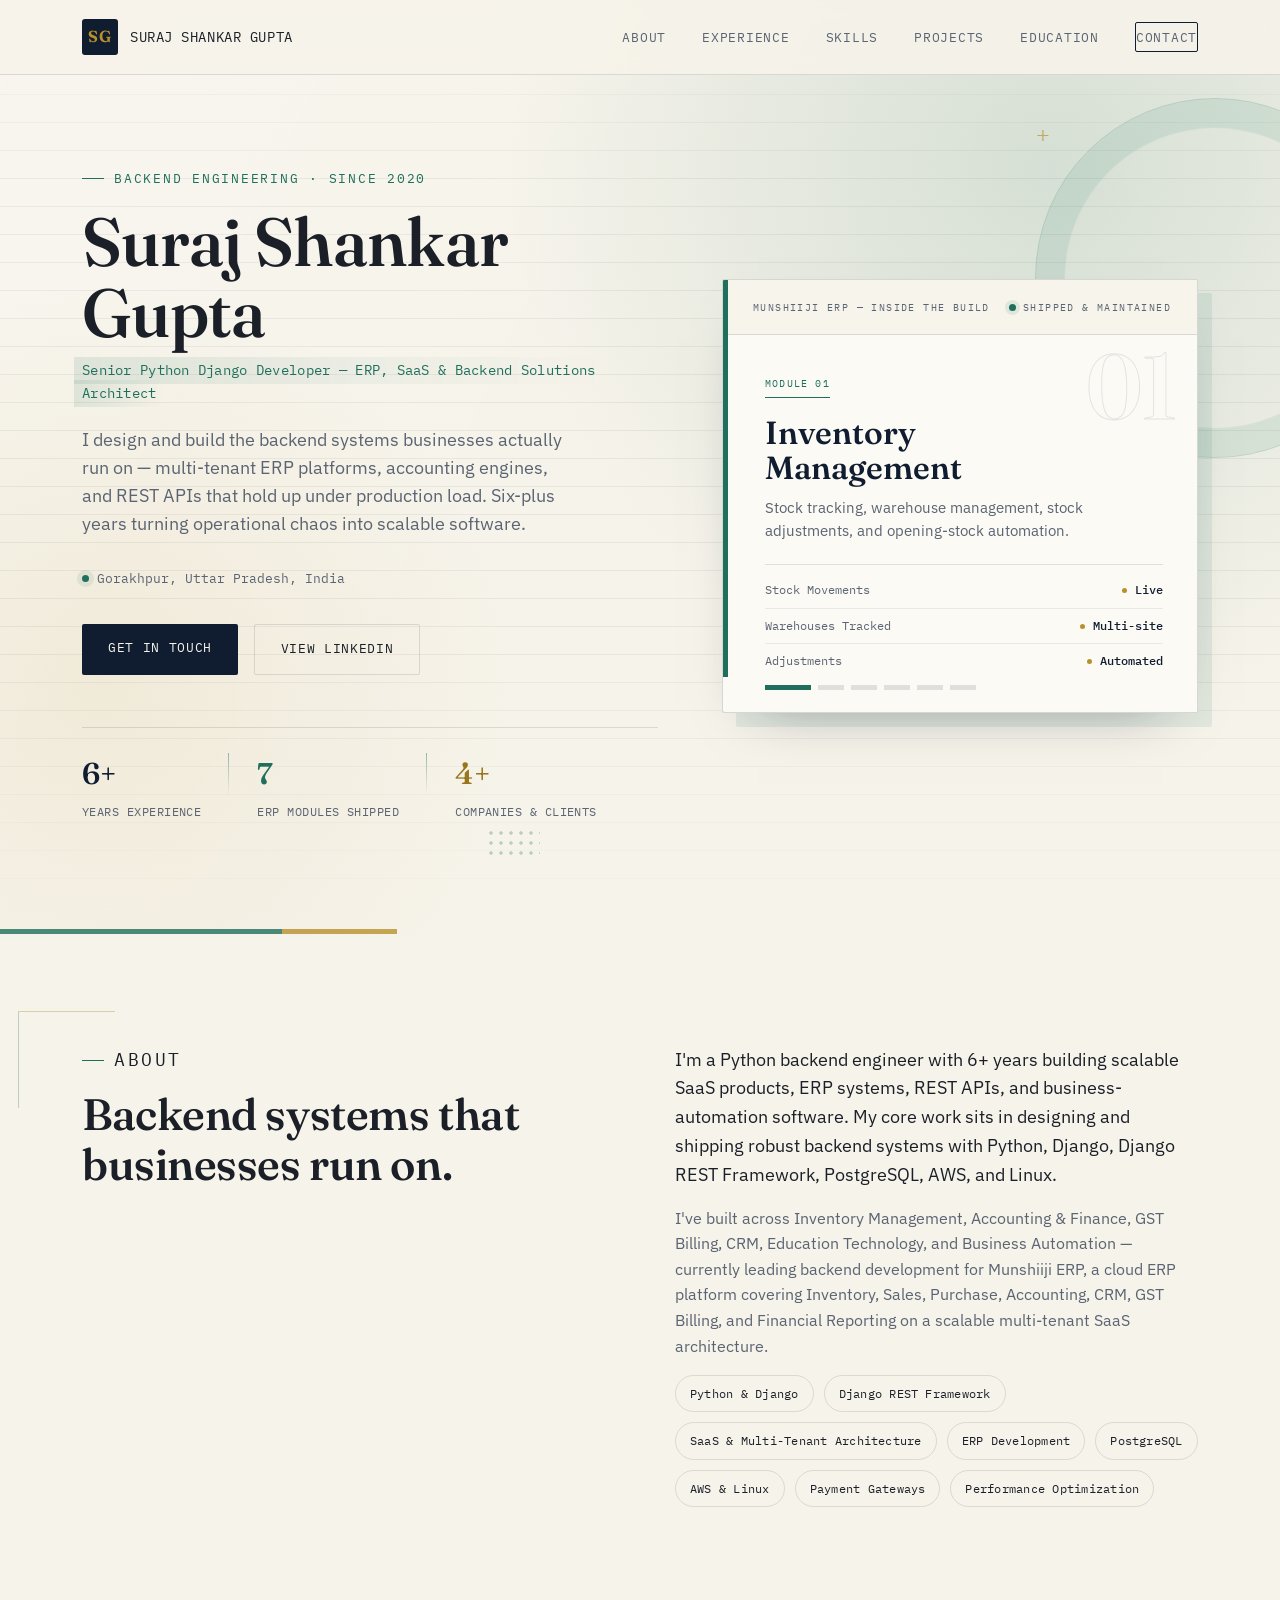
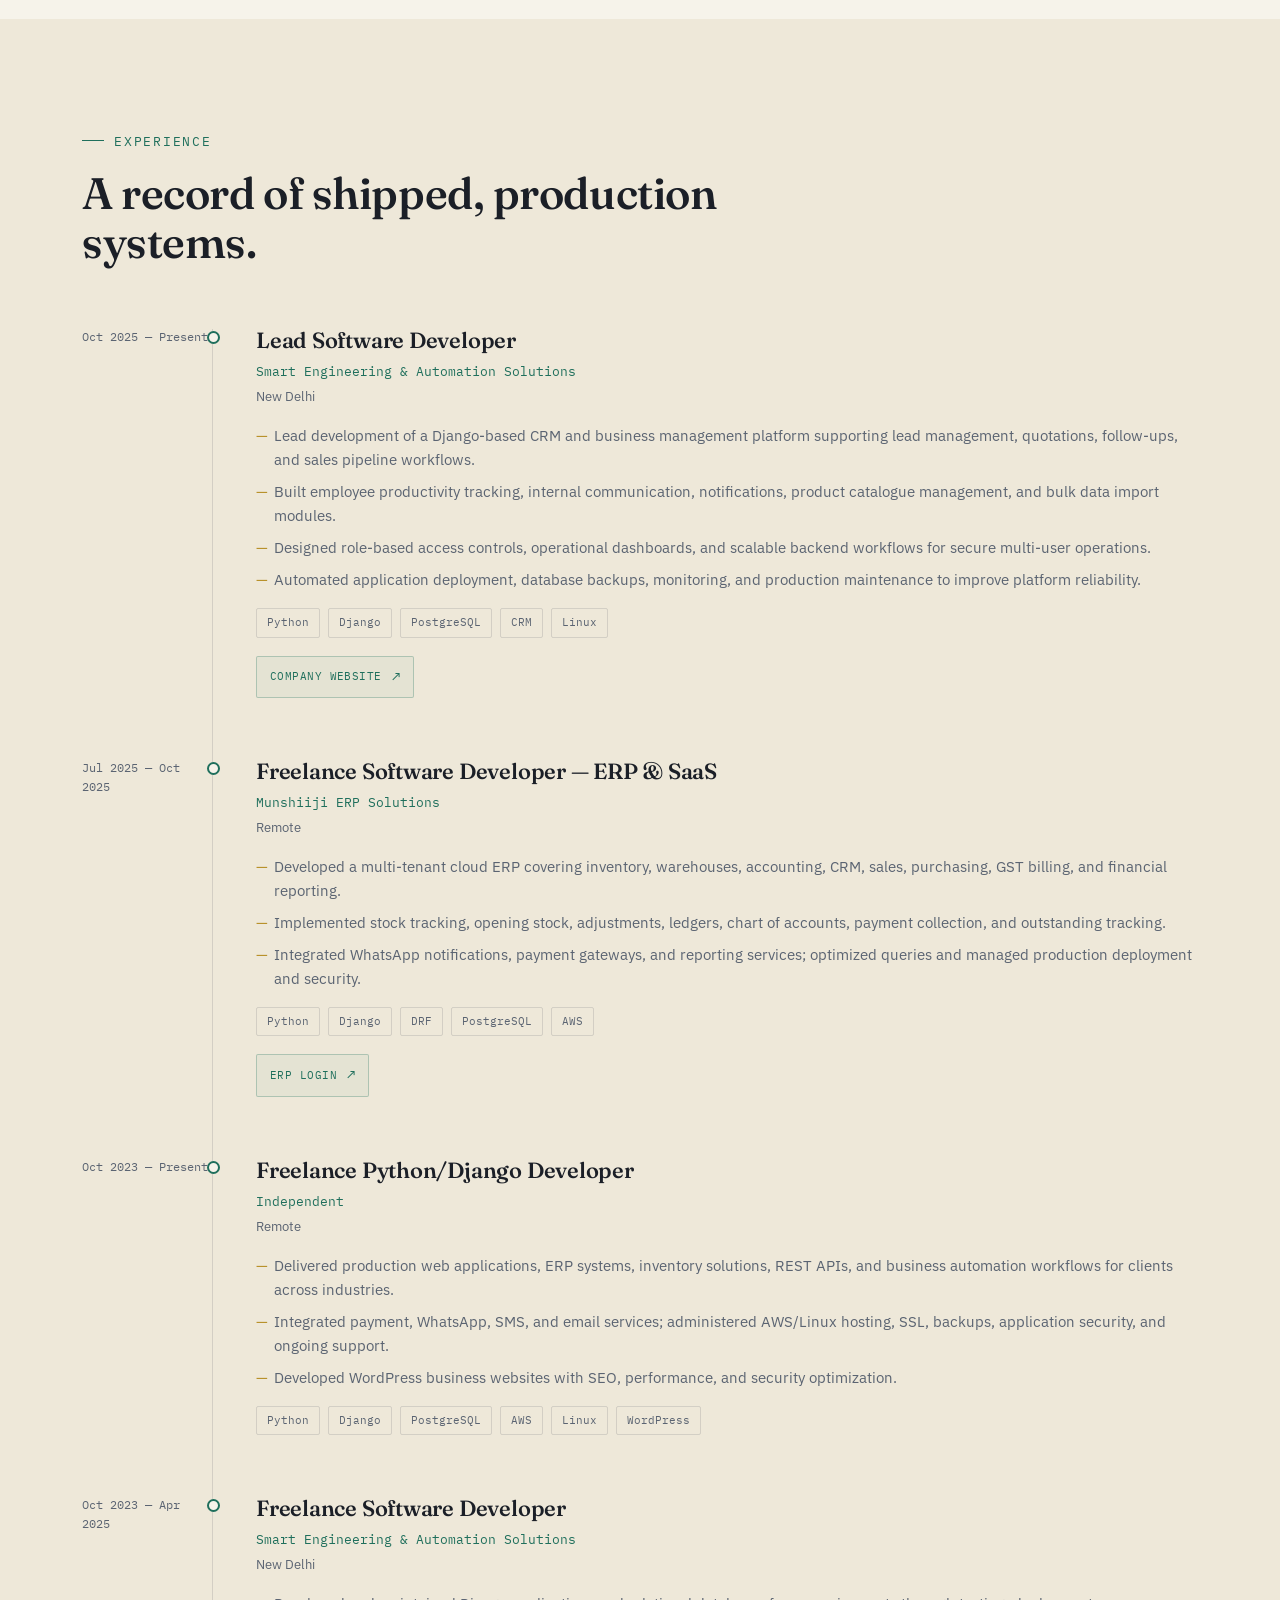
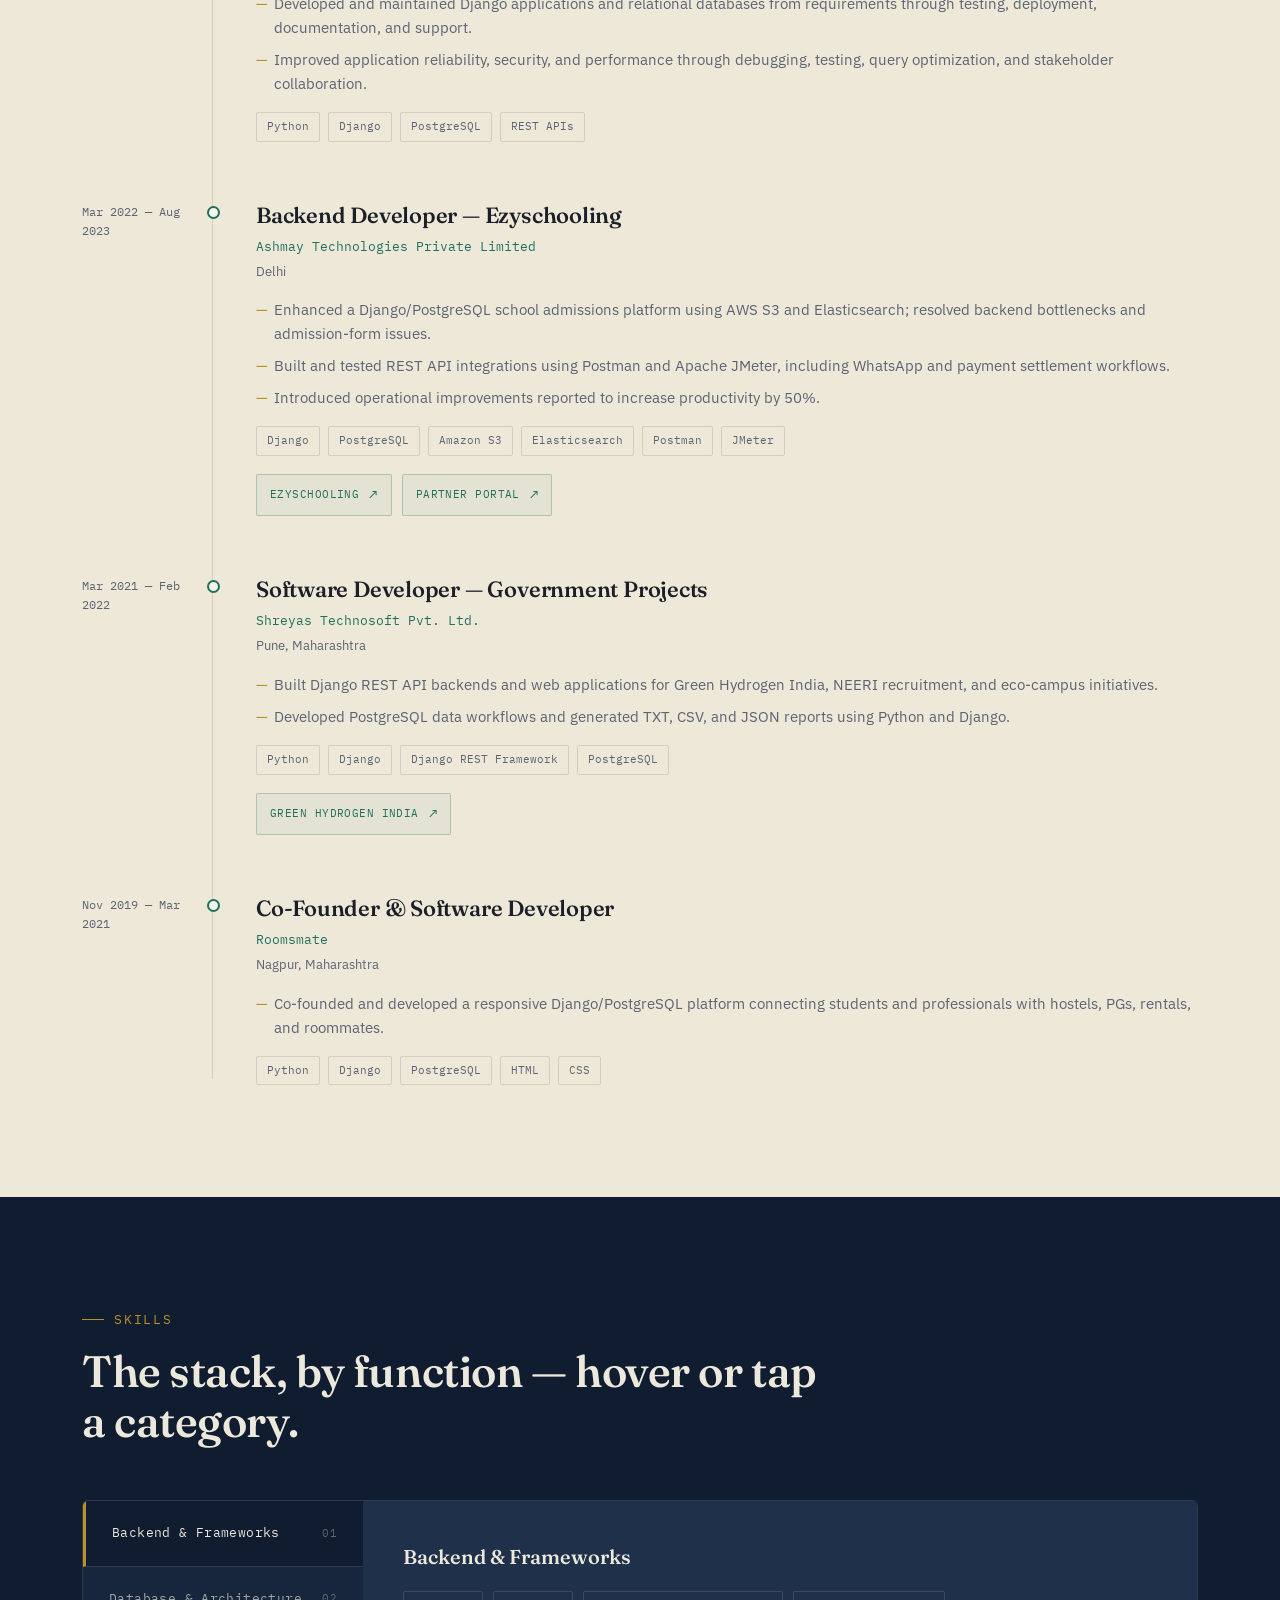
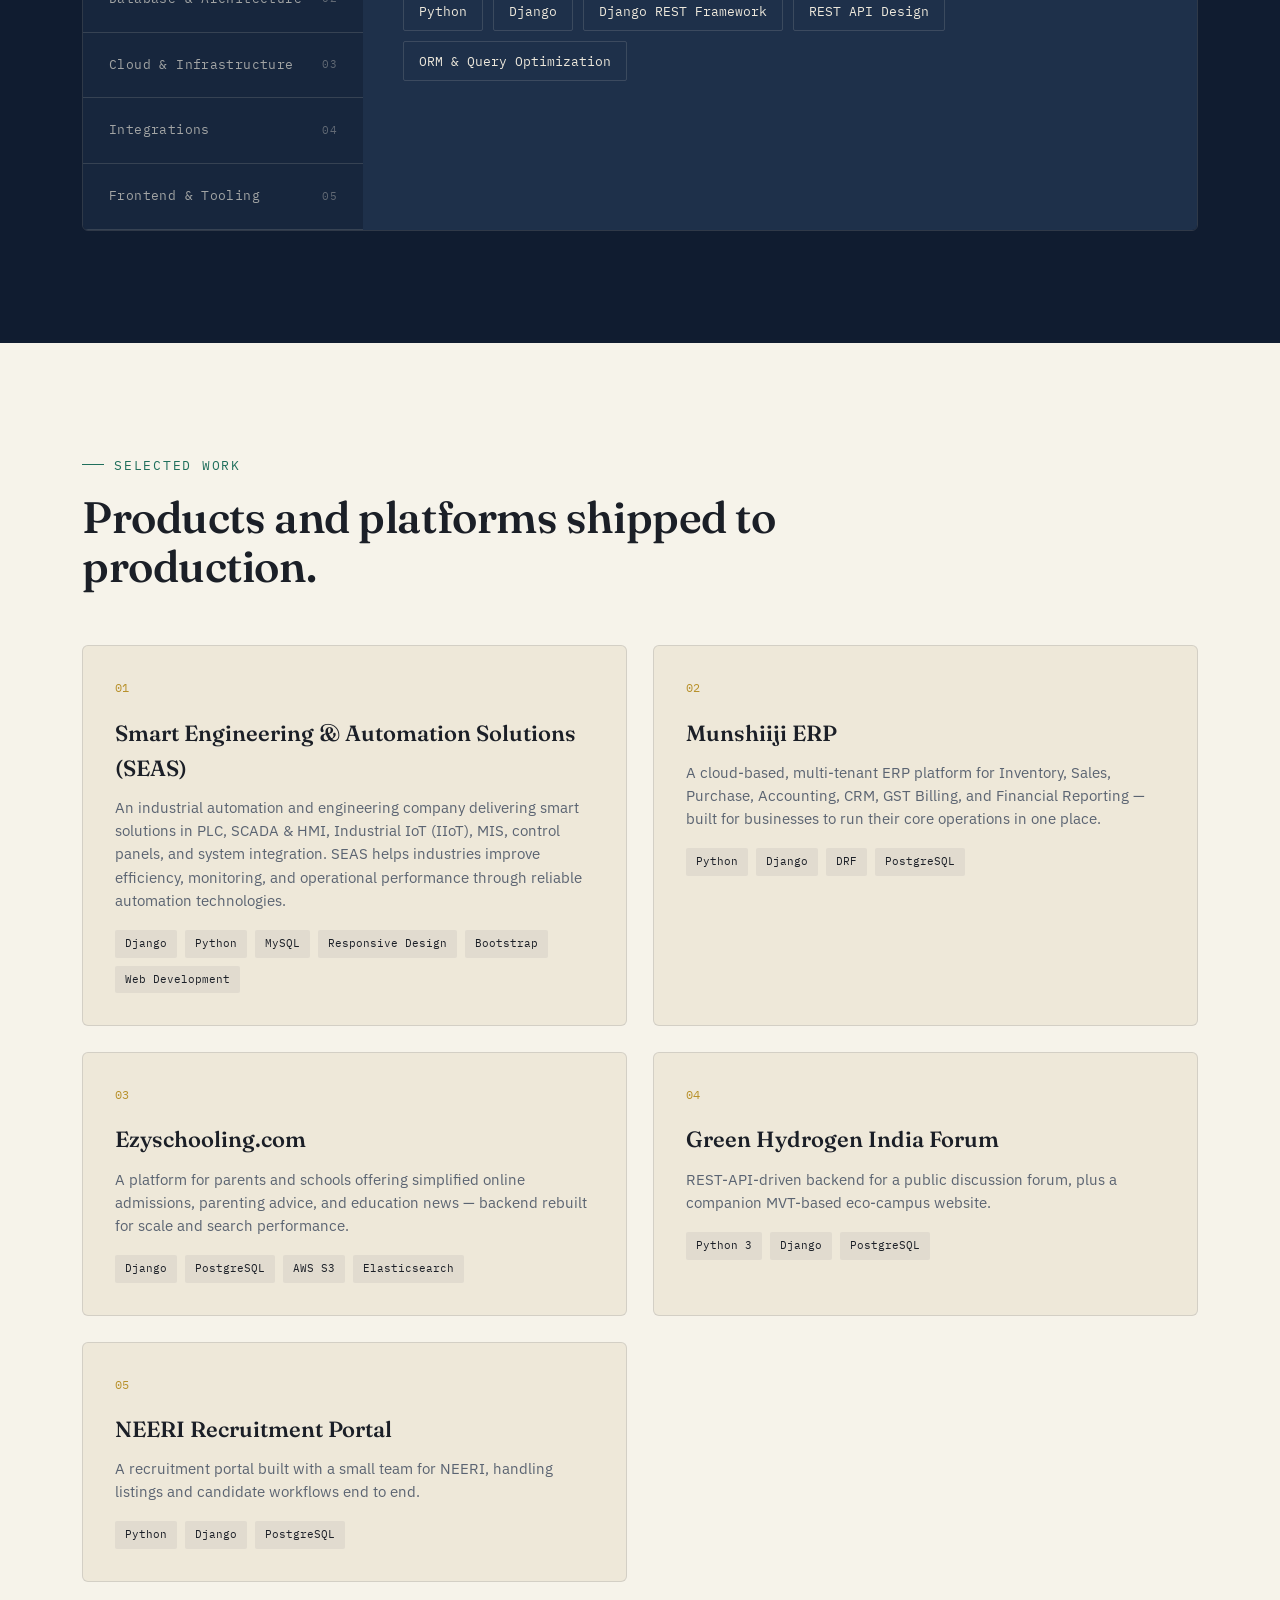
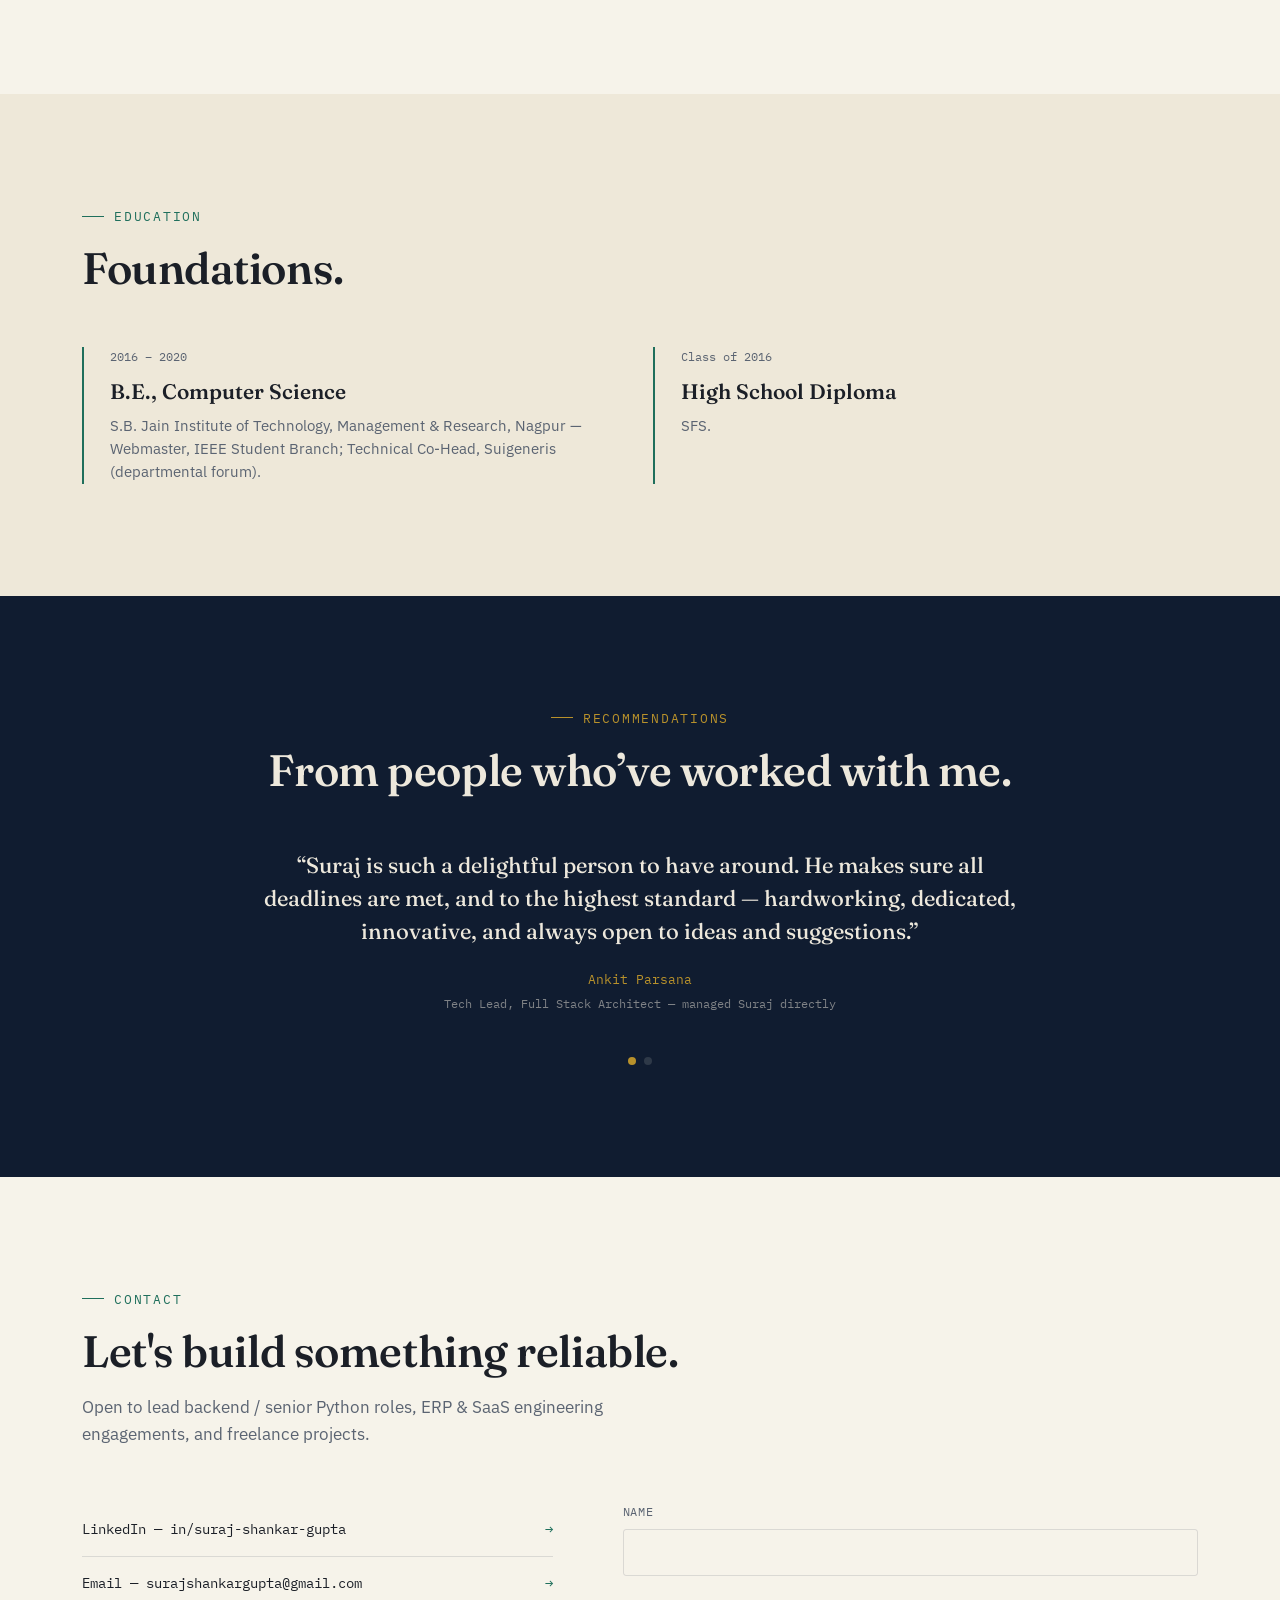
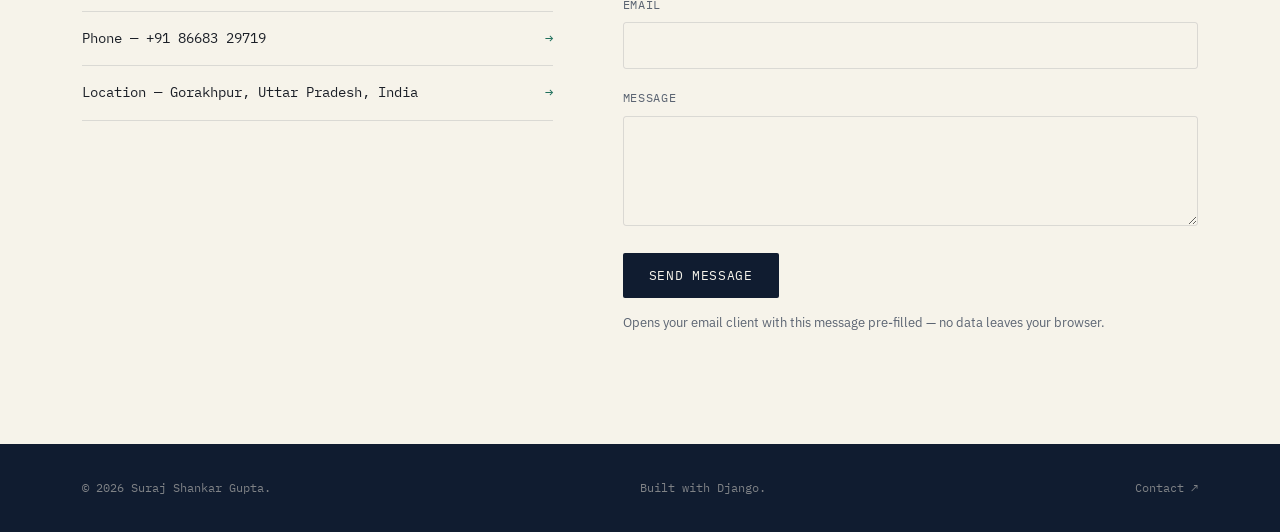
==== commit 7818baa9: "Update static export with SEAS CRM module" ====
--- a/index.html
+++ b/index.html
@@ -178,6 +178,21 @@
             </div>
           </div>
           
+          <div class="ledger-card" data-index="06">
+            <span class="tag">Module 06</span>
+            <h4>SEAS CRM Platform</h4>
+            <p>Django-based CRM and business management platform for leads, quotations, follow-ups, product catalogue, and operational dashboards.</p>
+            <div class="ledger-lines">
+              
+              <div class="ledger-line"><span>Lead Pipeline</span><b>Active</b></div>
+              
+              <div class="ledger-line"><span>Access Control</span><b>Role-based</b></div>
+              
+              <div class="ledger-line"><span>Ops Reliability</span><b>Monitored</b></div>
+              
+            </div>
+          </div>
+          
         </div>
         <div class="ledger-dots" id="ledgerDots">
           
@@ -190,6 +205,8 @@
           <button type="button" aria-label="Show GST Billing"></button>
           
           <button type="button" aria-label="Show Financial Reporting"></button>
+          
+          <button type="button" aria-label="Show SEAS CRM Platform"></button>
           
         </div>
       </div>
